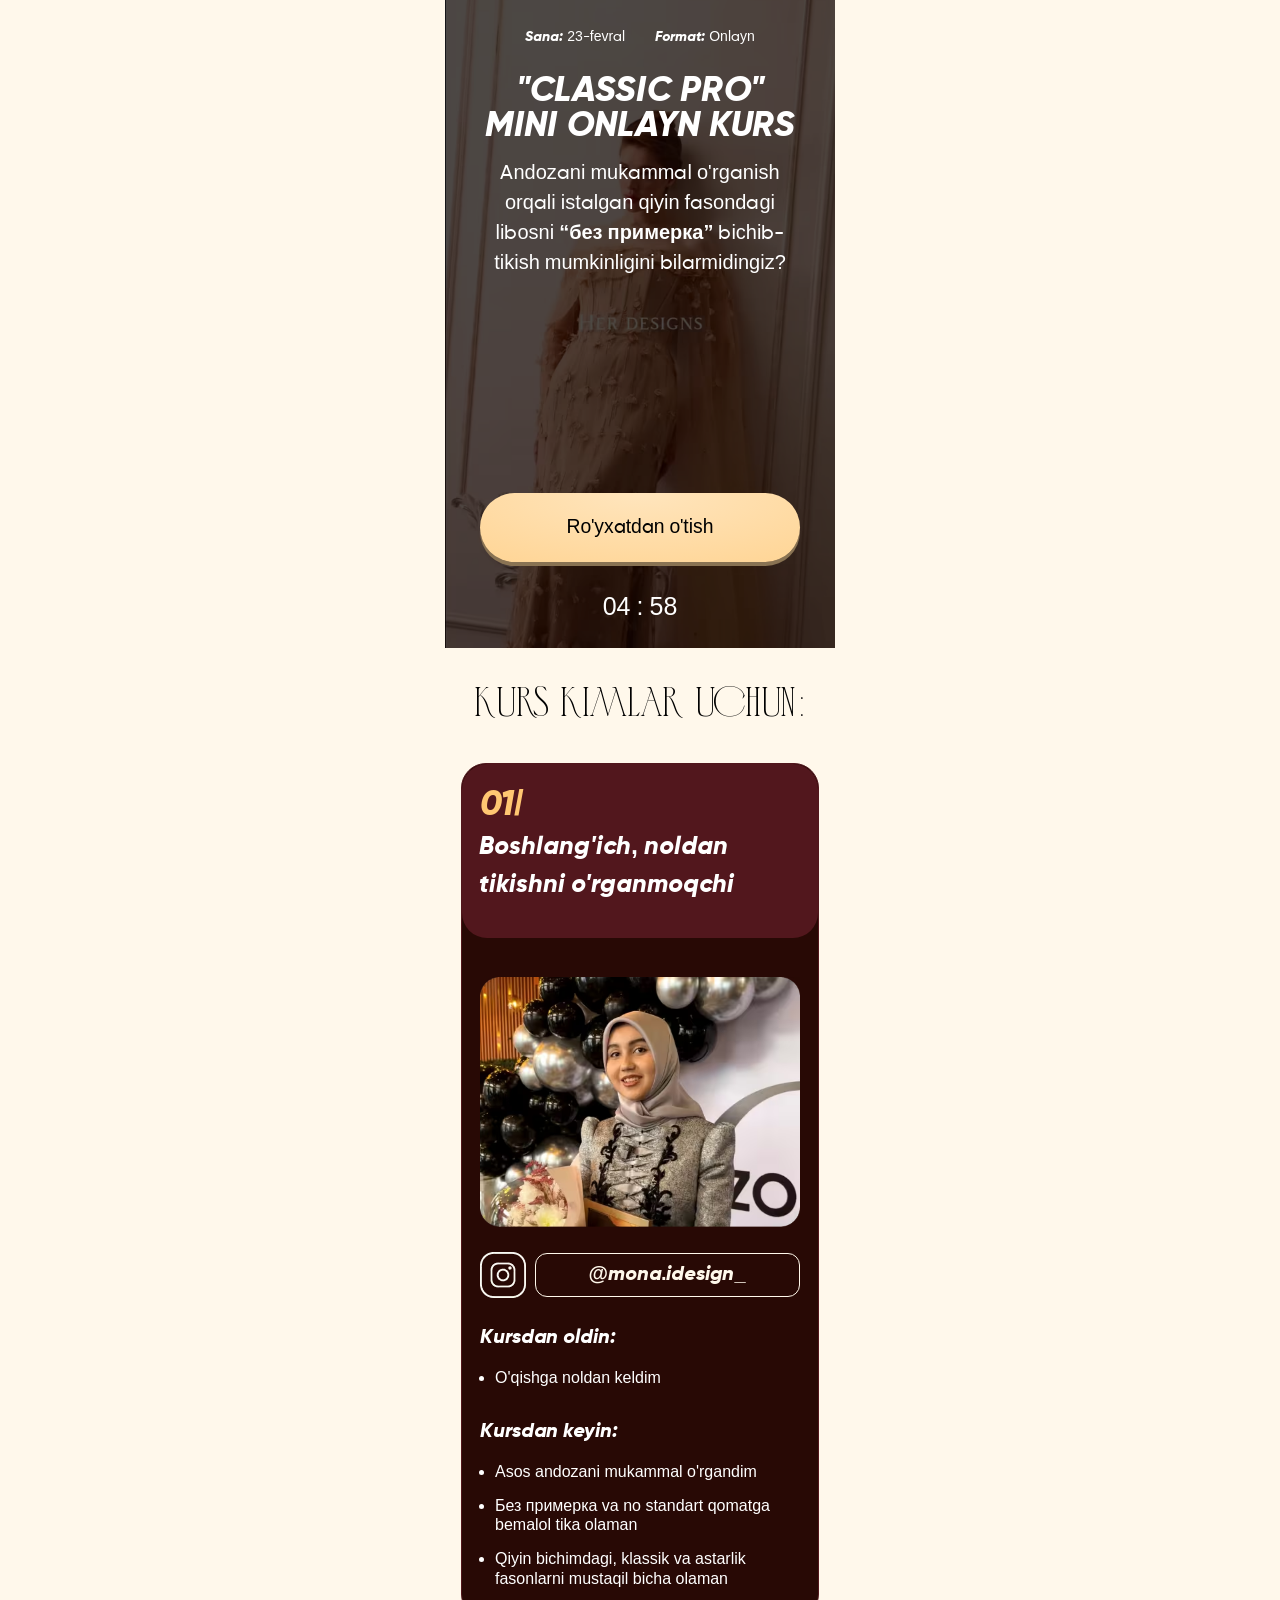
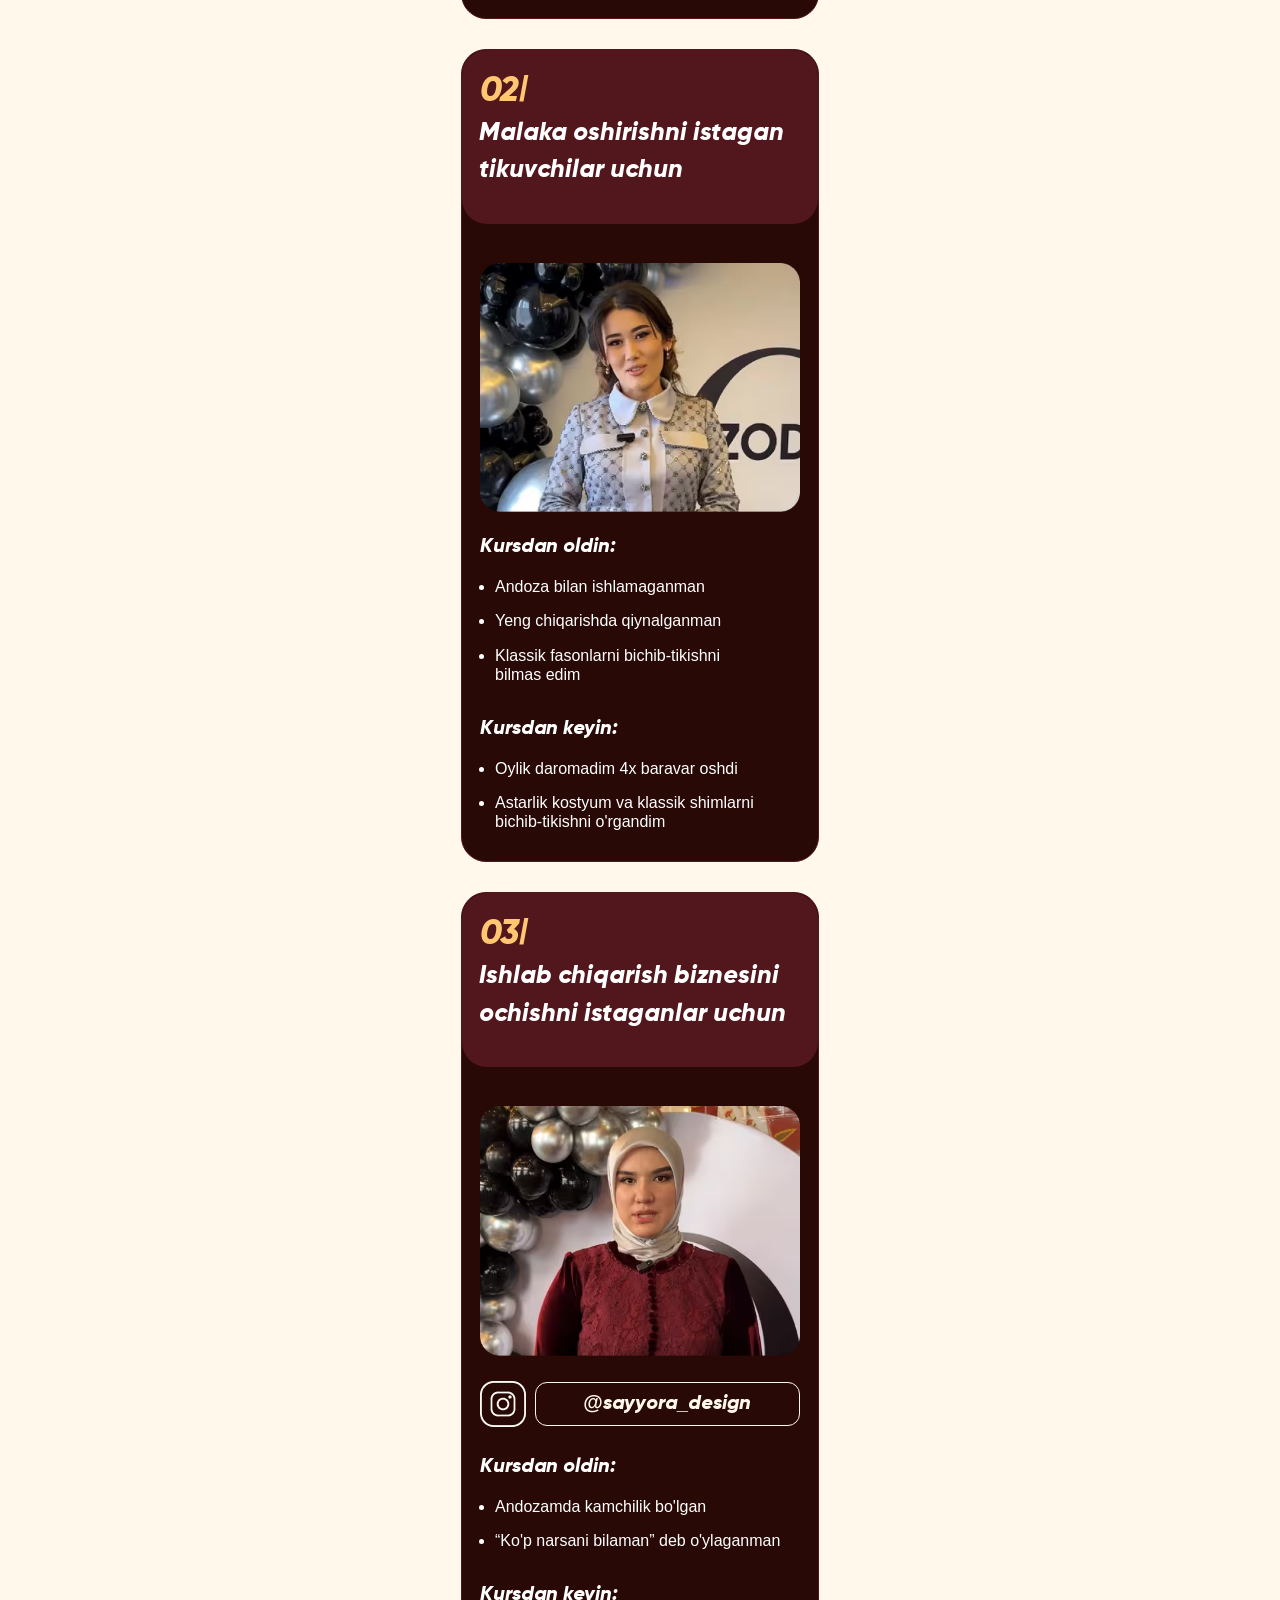
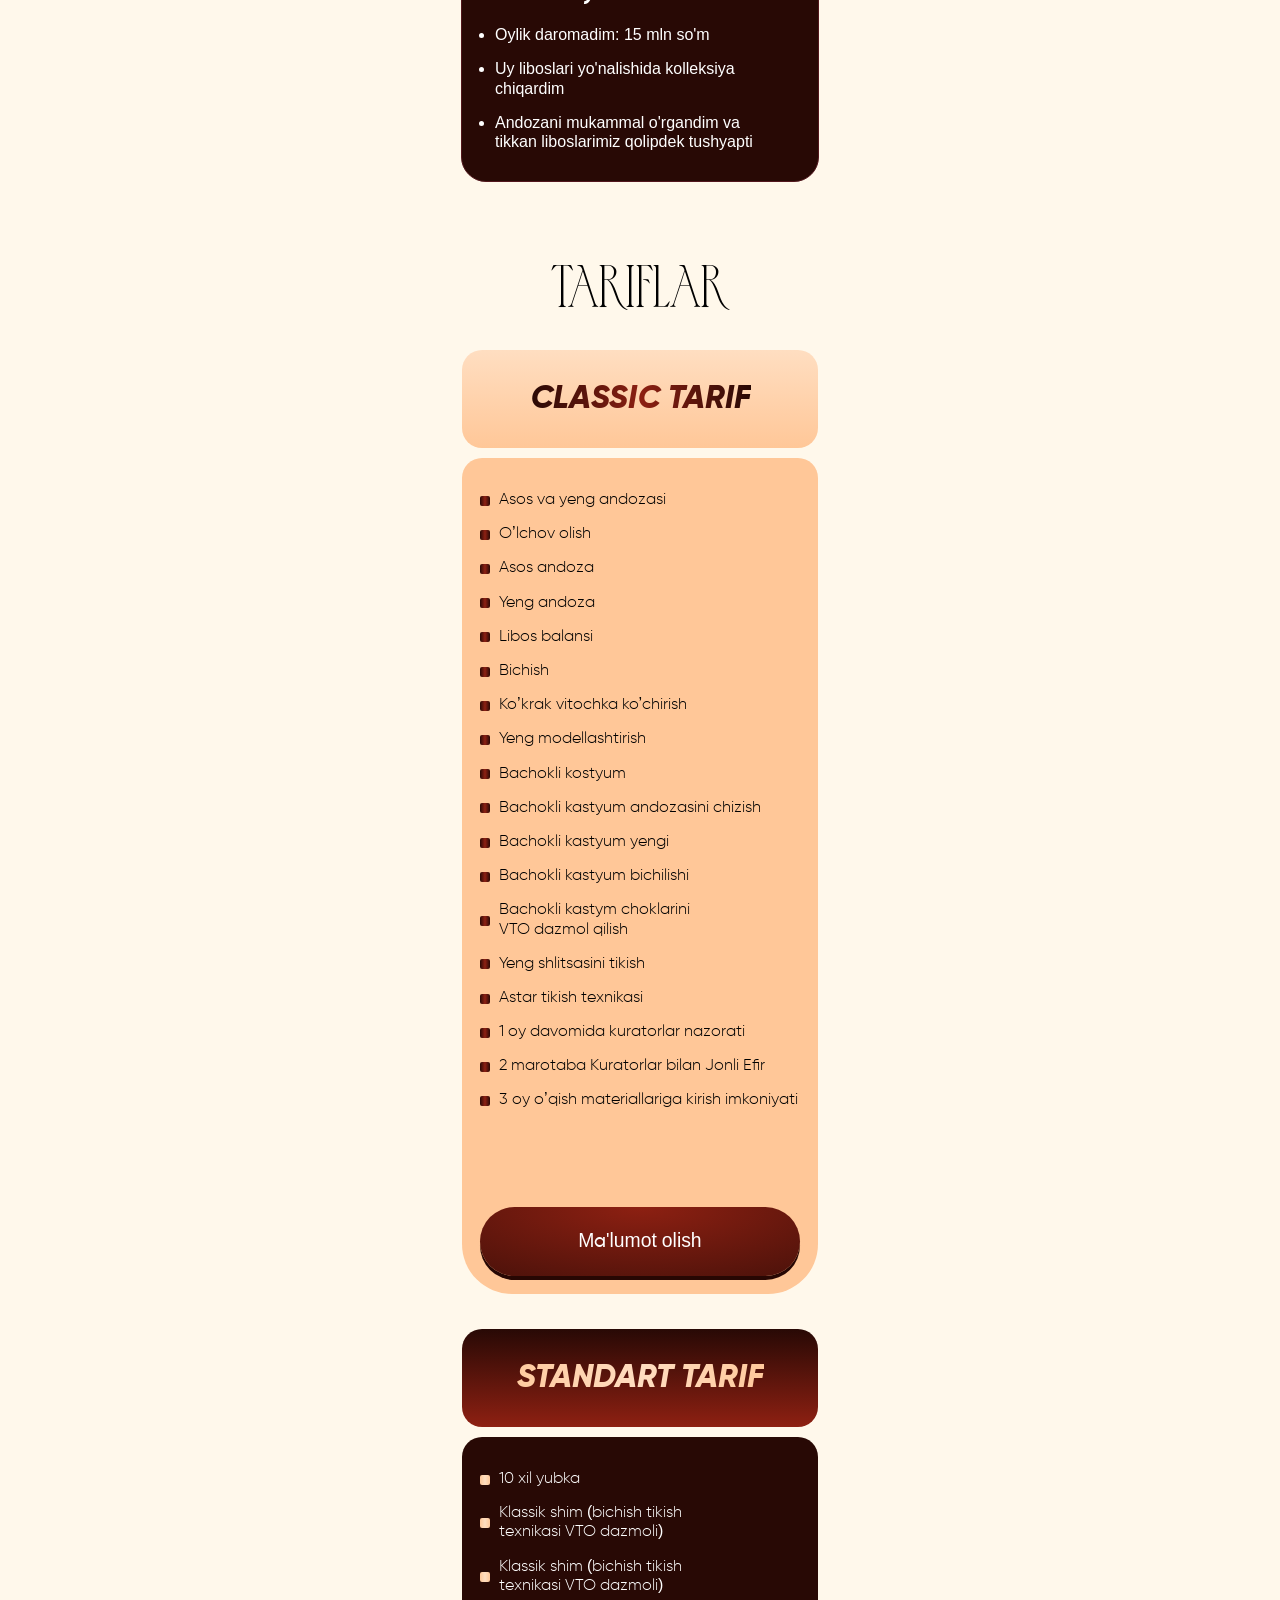
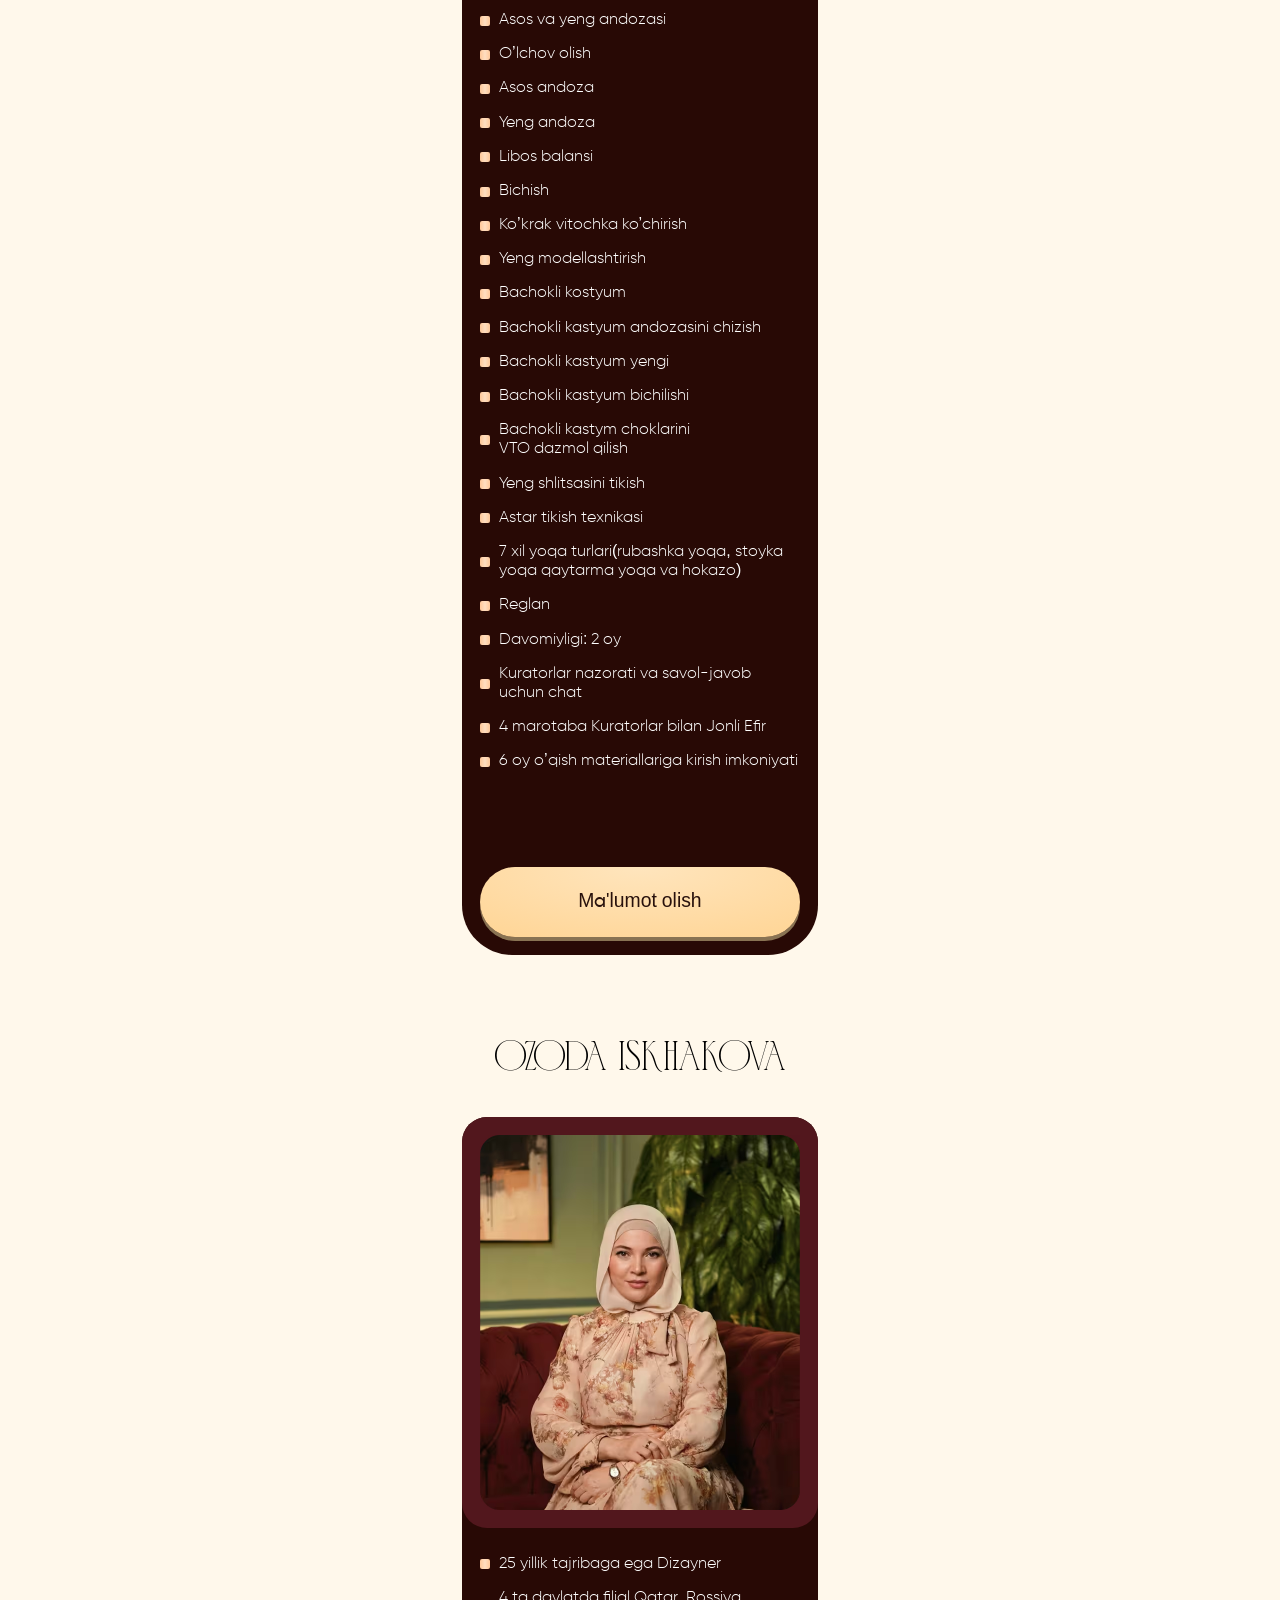
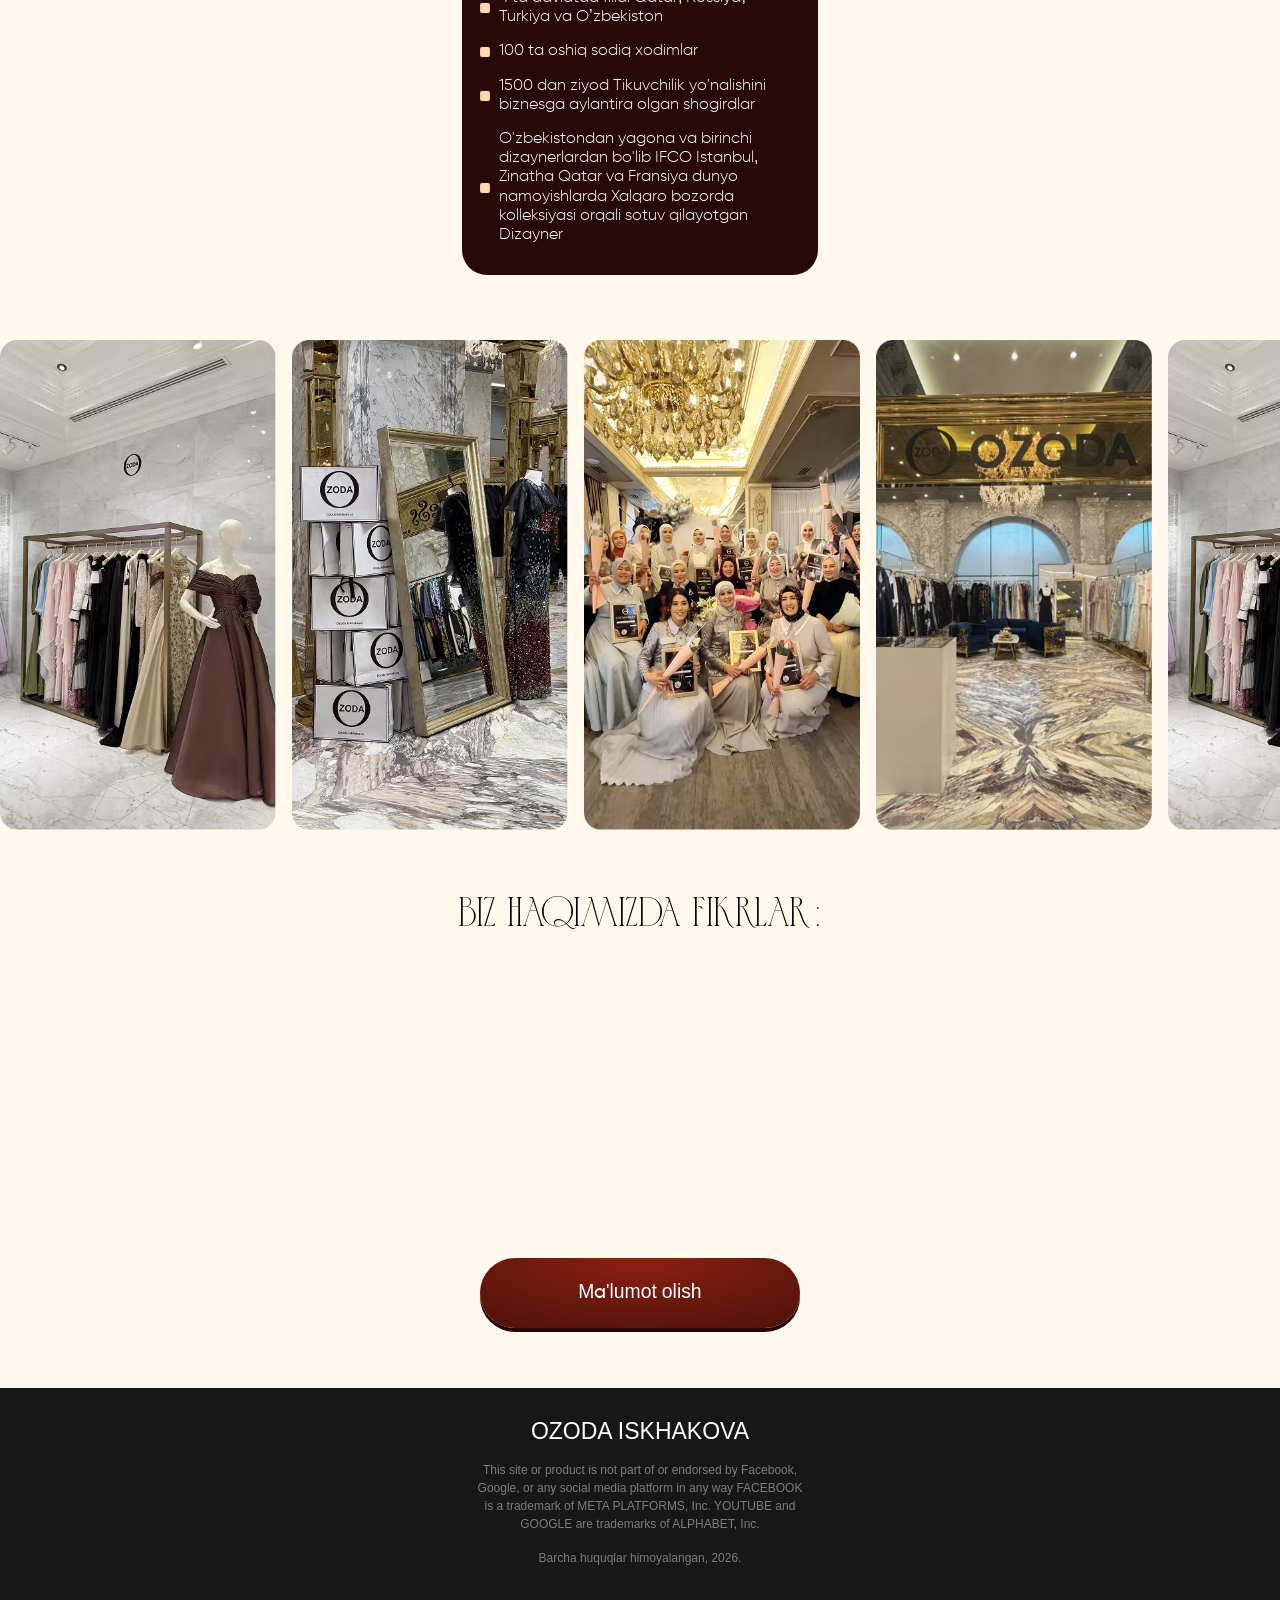
==== index.html @ d63b48ef "push" ====
<!DOCTYPE html> <html lang="uz"> <head> <meta charset="UTF-8"> <meta name="viewport" content="width=device-width, initial-scale=1.0"> <title>Ozoda Iskhakova</title> <style> * {margin: 0;padding: 0;box-sizing: border-box;}body {background-color: #FFF8EB;}.hero {padding-bottom: 22px;}.hero__container {background-image: url(./images/bg.avif);background-repeat: no-repeat;background-size: cover;background-position: center;background-color: black;color: white;}.container {max-width: 390px;margin: 0 auto;padding: 0 10px;display: flex;flex-direction: column;align-items: center;justify-content: center;}.hero__top {display: flex;align-items: center;justify-content: center;gap: 30px;margin-bottom: 30px;padding-top: 30px;}.hero__top__text {font-family: Gilroy, sans-serif;font-weight: 500;font-size: 14px;line-height: 100%;}.hero__title {font-family: Gilroy, sans-serif;font-weight: 800;font-size: clamp(33px, 10vw, 35px);line-height: 100%;text-align: center;margin-bottom: 15px;}.hero__text {font-family: Gilroy, sans-serif;font-weight: 500;font-size: clamp(16px, 5vw, 20px);line-height: 150%;text-align: center;margin-bottom: 214px;}.hero__btn {max-width: 320px;width: 100%;background: radial-gradient(128.21% 194.57% at 50.1% 0%, #FFE5BD 0%, #FFCC7F 100%);box-shadow: 0px 4px 0px 0px #897353;border-radius: 100px;border: none;cursor: pointer;padding: 25px 0;font-family: Gilroy, sans-serif;font-weight: 500;font-size: 19.38px;line-height: 100%;margin-bottom: 29px;text-align: center;}.timer {font-family: Gilroy, sans-serif;font-weight: 500;font-size: 25px;line-height: 140%;margin-bottom: 22px;}.users {padding-top: 15px;padding-bottom: 80px;}.users__wrapper {display: flex;flex-direction: column;gap: 30px;}.users__title {font-family: "Mirra Auriolic", sans-serif;font-weight: 400;font-size: clamp(35px, 11vw, 42px);line-height: 100%;text-align: center;margin-bottom: 36px;}.users__box {background-color: #280905;border-radius: 25px;border: 1px solid #52171D;color: white;}.users__top {display: flex;flex-direction: column;align-items: start;padding: 24px 0 34px 17px;background-color: #52171D;border-radius: 25px;margin-bottom: 39px;}.users__top__title {font-family: Gilroy, sans-serif;font-weight: 800;font-size: 35px;line-height: 100%;text-align: center;color: #FFC772;margin-bottom: 6px;}.users__top__text {font-family: Gilroy, sans-serif;font-weight: 800;font-size: clamp(22px, 7vw, 25px);line-height: 150%;}.users__images {max-width: 320px;width: 100%;height: auto;margin-bottom: 21px;}.users__info {padding: 0 18px 30px 18px;}.users__row {display: flex;align-items: center;gap: 8.5px;margin-bottom: 30px;}.users__item {border: 1px solid #FFF8EB;border-radius: 12px;padding: 11px 0;max-width: 265px;width: 100%;display: flex;align-items: center;justify-content: center;}.users__item p {font-family: Gilroy, sans-serif;font-weight: 800;font-size: 20px;line-height: 100%;color: #FFF8EB;}.users__nav {display: flex;flex-direction: column;gap: 15px;}.users__nav__title {font-family: Gilroy, sans-serif;font-weight: 800;font-size: 20px;line-height: 100%;margin-bottom: 5px;text-align: start;}.users__nav__list {font-family: Inter, sans-serif;font-weight: 400;font-size: clamp(14px, 4.4vw, 16px);line-height: 120%;margin-left: 15px;}.tariffs {padding-bottom: 84px;}.tariffs__title {font-family: "Mirra Auriolic", sans-serif;font-weight: 400;font-size: 60px;line-height: 100%;text-align: center;margin-bottom: 28px;}.tariffs__box {max-width: 356px;width: 100%;}.tariffs__name {background: linear-gradient(180deg, #FFDEC1 0%, #FFC798 100%);border-radius: 20px;display: flex;align-items: center;justify-content: center;padding: 33px 0;margin-bottom: 10px;}.tariffs__names {background: linear-gradient(180deg, #280905 0%, #8E2012 100%);border-radius: 20px;display: flex;align-items: center;justify-content: center;padding: 33px 0;margin-bottom: 10px;}.tariffs__name h3 {font-family: Gilroy, sans-serif;font-weight: 800;font-size: clamp(28px, 8vw, 32px);line-height: 100%;text-transform: uppercase;background: linear-gradient(90deg, #290905 0%, #8C2012 50.48%, #290905 100%);-webkit-background-clip: text;-webkit-text-fill-color: transparent;background-clip: text;color: transparent;}.tariffs__names h3 {font-family: Gilroy, sans-serif;font-weight: 800;font-size: clamp(28px, 8vw, 32px);line-height: 100%;text-transform: uppercase;background: linear-gradient(90deg, #FFCBA0 0%, #FFDDC0 50.48%, #FFC99C 100%);-webkit-background-clip: text;-webkit-text-fill-color: transparent;background-clip: text;color: transparent;}.tariffs__col {background-color: #FFC798;border-radius: 20px 20px 50px 50px;padding: 33px 0 18px 18px;}.tariffs__cols {background-color: #280905;border-radius: 20px 20px 50px 50px;padding: 33px 0 18px 18px;}.tariffs__info {display: flex;flex-direction: column;gap: 15px;margin-bottom: 96px;}.tariffs__infos {display: flex;flex-direction: column;gap: 15px;margin-left: 18px;margin-bottom: 30px;}.tariffs__item {display: flex;align-items: center;gap: 9px;}.tariffs__dot {background: linear-gradient(90deg, #290905 0%, #8E2113 50%, #290905 100%);width: 10px;height: 10px;border-radius: 2px;}.tariffs__dots {background: linear-gradient(90deg, #FFC798 0%, #FFDEC1 50%, #FFC798 100%);width: 10px;height: 10px;border-radius: 2px;}.tariffs__text {font-family: Gilroy, sans-serif;font-weight: 300;font-size: clamp(13.5px, 4.1vw, 16px);line-height: 120%;}.tariffs__texts {font-family: Gilroy, sans-serif;font-weight: 300;font-size: clamp(13.5px, 4.1vw, 16px);line-height: 120%;color: white;}.tariffs__btn {background: radial-gradient(128.21% 194.57% at 50.1% 0%, #8D2012 0%, #290A06 100%);max-width: clamp(270px, 84vw, 320px);width: 100%;border-radius: 100px;box-shadow: 0px 4px 0px 0px #270703;padding: 25px 0;cursor: pointer;border: none;font-family: Gilroy, sans-serif;font-weight: 500;font-size: 19.38px;line-height: 100%;text-align: center;color: white;}wistia-player[media-id='2qsgca5h1i']:not(:defined) {background: center / contain no-repeat url('https://fast.wistia.com/embed/medias/2qsgca5h1i/swatch');display: block;filter: blur(5px);padding-top: 177.78%;}@media (max-width:340px) {.tariffs__col {padding: 25px 0 15px 15px;}} </style> <link rel="stylesheet" href="./css/main.css" media="print" onload="this.media='all'" /> <noscript> <link rel="stylesheet" href="./css/main.css" /> </noscript> </head> <body> <section class="hero"> <div class="hero__container container"> <div class="hero__top"> <p class="hero__top__text"><b>Sana:</b> 23-fevral</p> <p class="hero__top__text"><b>Format:</b> Onlayn</p> </div> <h1 class="hero__title">"CLASSIC PRO" <br> MINI ONLAYN KURS</h1> <p class="hero__text">Andozani mukammal o'rganish <br> orqali istalgan qiyin fasondagi <br> libosni <b>“без примерка”</b> bichib- <br>tikish mumkinligini bilarmidingiz? </p> <button class="hero__btn registerBtn">Ro'yxatdan o'tish</button> <div class="timer" id="timer">05: 00</div> </div> </section> <div class="lazyHTML" id="lazyHTML"></div> <div id="lazySentinel" style="height:1px"></div> <!-- Modal --> <div id="registrationModal" class="homeModal" style="display: none"> <div class="homeModalOverlay"></div> <div class="homeFormContainer"> <button class="closeButton" id="closeModalBtn" aria-label="Modalni yopish" title="Yopish"> <svg xmlns="http://www.w3.org/2000/svg" width="16" height="16" viewBox="0 0 12 12" fill="none"> <path d="M1 11L11 1M1 1.00001L11 11" stroke="currentColor" stroke-width="1.5" stroke-linecap="round" /> </svg> </button> <div class="homeFormTop"> <h1 class="homeFormTopTitle"> Bepul qatnashish uchun ma'lumotlaringizni kiriting! </h1> </div> <form id="registrationForm" name="contact-form"> <!-- ISM --> <div class="HomeFormRow"> <label class="HomeFormRowLabel" for="name">Ismingiz:</label> <input class="HomeFormRowInput" type="text" id="name" name="name" placeholder="Ismingizni kiriting" autocomplete="name" /> <p class="homeFormErrorText" id="nameError" style="display: none"> ❌ Ismingizni kiriting! </p> </div> <!-- TELEFON --> <div class="HomeFormRow"> <label class="HomeFormRowLabel" for="phone">Telefon raqamingiz:</label> <div class="phone-input-container"> <!-- LEFT: country --> <button type="button" class="selected-country" id="selectedCountry"> <span class="selected-flag" id="selectedCountryFlag">🇺🇿</span> <svg id="dropdownIcon" xmlns="http://www.w3.org/2000/svg" width="16" height="16" viewBox="0 0 24 24" fill="none" stroke="currentColor" stroke-width="2" stroke-linecap="round" stroke-linejoin="round"> <polyline points="6 9 12 15 18 9"></polyline> </svg> <span class="selected-code" id="selectedCountryCodeText">+998</span> </button> <!-- dropdown --> <div class="country-dropdown" id="countryDropdown" style="display:none"></div> <!-- RIGHT: phone input (number span inside) --> <div class="phone-field"> <input class="HomeFormRowInput phone-input" type="tel" id="phone" name="phone" inputmode="numeric" placeholder="88 888 88 88" autocomplete="tel" style="border: none; background-color: transparent;padding-left: 5px;" /> </div> </div> <p class="homeFormErrorText" id="phoneError" style="display:none"> ❌ Telefon raqam mos emas! </p> </div> <button type="submit" class="HomeFormBtn" id="submitBtn"> DAVOM ETISH </button> </form> </div> </div> <script src="https://fast.wistia.com/player.js" async></script> <script src="https://fast.wistia.com/embed/2qsgca5h1i.js" async type="module"></script> <script defer src="./js/phoneFormatter.js"></script> <script defer src="./js/app.js"></script> </body> </html>
---- css/main.css ----
@font-face {font-family: Gilroy;src: url(../font/Gilroy-ExtraBoldItalic.subset-AZa-z-0-9-punct4\ \(1\).woff2);font-weight: 800;font-display: swap;}@font-face {font-family: Gilroy;src: url(../font/Gilroy-Medium.subset-abAB-punct.woff2);font-weight: 500;font-display: swap;}@font-face {font-family: Gilroy;src: url(../font/Gilroy-Light.subset-AZa-z-0-9-punct.woff2);font-weight: 300;font-display: swap;}@font-face {font-family: Mirra Auriolic;src: url(../font/mirra.woff2);font-weight: 400;font-display: swap;}.speakerInfo {padding-bottom: 65px;}.speakerInfo__box {max-width: 356px;width: 100%;background-color: #280905;border-radius: 25px;}.speakerInfo__imgBox {background-color: #52171D;border-radius: 25px;margin-bottom: 27px;}.speakerInfo__imgBox img {max-width: 356px;width: 100%;height: auto;margin: 0 auto;display: flex;flex-direction: column;padding: 18px;}.auto-swiper {width: 100%;overflow: hidden;padding-bottom: 65px;}.auto-swiper__track {display: flex;gap: 16px;width: max-content;will-change: transform;animation: autoSwipe 18s linear infinite;}.auto-swiper__track img {width: clamp(180px, 22vw, 276px);height: auto;flex: 0 0 auto;display: block;}@keyframes autoSwipe {from {transform: translateX(0);}to {transform: translateX(-50%);}}.auto-swiper:hover .auto-swiper__track {animation-play-state: paused;}@media (prefers-reduced-motion: reduce) {.auto-swiper__track {animation: none;}}.footer {padding-bottom: 40px;padding-top: 32px;background-color: #171717;}.footer__container {display: flex;flex-direction: column;align-items: center;justify-content: center;}.footer__title {font-family: Inter, sans-serif;font-weight: 400;font-size: 23.01px;line-height: 100%;margin-bottom: 18px;color: white;}.footer__text {font-family: Inter, sans-serif;font-weight: 300;font-size: clamp(10px, 3.4vw, 12px);line-height: 150%;text-align: center;color: #7D7D7D;}.thought {padding-bottom: 60px;}.thought__box {display: flex;flex-direction: column;gap: 50px;}.thought__img {max-width: 320px;width: 100%;height: auto;}.homeModal, .homeModalOverlay {position: fixed;top: 0;height: 100vh;width: 100%;left: 0;}.homeModal {z-index: 30;justify-content: center;align-items: center;display: flex;}.homeModalOverlay {background-color: rgba(0, 0, 0, 0.3);backdrop-filter: blur(5px);}.homeFormContainer {position: relative;z-index: 30;background-color: #fff;color: #000;border-radius: 8px;padding: 20px 40px 40px;width: 100%;max-width: 520px;box-shadow: 0 4px 12px rgba(0, 0, 0, 0.1);margin: 0 20px;position: fixed;top: 50%;left: 50%;transform: translate(-50%, -50%);}.homeFormTop {display: flex;justify-content: space-between;}.homeFormTopTitle {font-family: Inter, sans-serif;font-size: clamp(21px, 6.6vw, 24px);margin: 0 0 20px;color: #000;font-weight: 600;text-align: center;margin-left: auto;margin-right: auto;}.closeButton {background: 0 0;border: none;cursor: pointer;padding: 4px;justify-content: center;align-items: center;display: flex;position: absolute;top: 20px;right: 20px;color: #000;}.homeFormErrorText {color: #e53e3e;margin-bottom: 12px;font-size: 14px;font-family: system-ui, -apple-system, BlinkMacSystemFont, "Segoe UI", sans-serif;padding-top: 5px;padding-bottom: 5px;}.HomeFormRowInput, .HomeFormRowLabel {font-family: system-ui, -apple-system, BlinkMacSystemFont, "Segoe UI", sans-serif;font-size: 18px;}.HomeFormRow {margin-bottom: 20px;}.HomeFormRowLabel {display: block;margin-bottom: 6px;color: #000;}.HomeFormRowInput {width: 100%;padding: 10px 16px;border: 1px solid #c9c9c9;min-height: 48px;background-color: #f3f7f8;border-radius: 6px;font-weight: 400;outline: 0;height: 50px;transition: border-color 0.2s;}.HomeFormRowInput:focus {border-color: #FFCC7F;}.HomeFormRowInput::placeholder {color: #aaa;}.HomeFormBtn {font-family: sans-serif;height: 60px;width: 100%;cursor: pointer;border-radius: 10px;transition: 0.3s;background: radial-gradient(128.21% 194.57% at 50.1% 0%, #FFE5BD 0%, #FFCC7F 100%);font-weight: 700;font-size: 28px;color: #885518;text-transform: uppercase;border: none;position: relative;display: flex;align-items: center;justify-content: center;}.phone-input-container {display: flex;align-items: center;position: relative;border: 1px solid #c9c9c9;background-color: transparent;border-radius: 6px;}.phone-input-container:focus {border-color: #e71f1f;}.selected-code {display: flex;margin-left: 10px;}.country-selector {position: relative;margin-right: 10px;}.selected-country {display: flex;align-items: center;padding: 10px;padding-right: 0;border-radius: 6px;cursor: pointer;min-height: 50px;font-family: sans-serif !important;font-size: 18px;font-weight: 400 !important;min-width: max-content;border: none;background-color: transparent;}.country-dropdown {position: absolute;top: 110%;left: 0;width: 100%;background-color: #fff;border: 1px solid #c9c9c9;border-radius: 6px;box-shadow: 0 4px 12px rgba(0, 0, 0, 0.1);z-index: 40;max-height: 200px;overflow-y: auto;font-family: sans-serif !important;font-weight: 400 !important;}.country-option {display: flex;justify-content: space-between;align-items: center;padding: 10px;cursor: pointer;font-family: sans-serif;font-weight: 400 !important;}.country-option:hover {background-color: #f3f7f8;}.country-option.selected {background-color: #e6f0fa;}@media screen and (max-width: 768px) {.homeFormContainer {max-width: 100%;padding: 80px 20px 20px;margin: 0;border-radius: 6px;height: 100vh;}.homeFormTopTitle {text-align: center;max-width: 408px;margin-left: auto;margin-right: auto;font-weight: 700;margin-bottom: 15px;}.homeFormTop {flex-direction: column;align-items: flex-start;}.closeButton {width: 100%;height: 50px;background-color: #000;color: #fff;padding-right: 20px;top: 0;left: 0;justify-content: end;}.homeFormErrorText {font-size: 12px;margin-bottom: 8px;}.HomeFormRowLabel {margin-bottom: 6px;}.HomeFormRowInput {padding: 0 12px;min-height: 40px;background-color: transparent;}.HomeFormRowInput::placeholder {color: #a3a3a3;}.HomeFormBtn {font-size: 18px;font-weight: 700;margin-top: 24px;}}@media screen and (max-width: 480px) {.homeFormContainer {max-width: 100%;padding: 80px 20px 20px;margin: 0;border-radius: 6px;height: 100vh;}.homeFormTopTitle {text-align: center;margin: 0 auto 15px;}.homeFormErrorText {font-size: 12px;margin-bottom: 8px;}.HomeFormRowLabel {margin-bottom: 6px;}.HomeFormRowInput {padding: 0 12px;min-height: 40px;background-color: transparent;border-radius: 10px;}.HomeFormRowInput::placeholder {color: #a3a3a3;}.HomeFormBtn {font-size: 16px;padding: 10px 0;margin-top: 24px;height: 50px;}}
---- css/main.css ----
@font-face {font-family: Gilroy;src: url(../font/Gilroy-ExtraBoldItalic.subset-AZa-z-0-9-punct4\ \(1\).woff2);font-weight: 800;font-display: swap;}@font-face {font-family: Gilroy;src: url(../font/Gilroy-Medium.subset-abAB-punct.woff2);font-weight: 500;font-display: swap;}@font-face {font-family: Gilroy;src: url(../font/Gilroy-Light.subset-AZa-z-0-9-punct.woff2);font-weight: 300;font-display: swap;}@font-face {font-family: Mirra Auriolic;src: url(../font/mirra.woff2);font-weight: 400;font-display: swap;}.speakerInfo {padding-bottom: 65px;}.speakerInfo__box {max-width: 356px;width: 100%;background-color: #280905;border-radius: 25px;}.speakerInfo__imgBox {background-color: #52171D;border-radius: 25px;margin-bottom: 27px;}.speakerInfo__imgBox img {max-width: 356px;width: 100%;height: auto;margin: 0 auto;display: flex;flex-direction: column;padding: 18px;}.auto-swiper {width: 100%;overflow: hidden;padding-bottom: 65px;}.auto-swiper__track {display: flex;gap: 16px;width: max-content;will-change: transform;animation: autoSwipe 18s linear infinite;}.auto-swiper__track img {width: clamp(180px, 22vw, 276px);height: auto;flex: 0 0 auto;display: block;}@keyframes autoSwipe {from {transform: translateX(0);}to {transform: translateX(-50%);}}.auto-swiper:hover .auto-swiper__track {animation-play-state: paused;}@media (prefers-reduced-motion: reduce) {.auto-swiper__track {animation: none;}}.footer {padding-bottom: 40px;padding-top: 32px;background-color: #171717;}.footer__container {display: flex;flex-direction: column;align-items: center;justify-content: center;}.footer__title {font-family: Inter, sans-serif;font-weight: 400;font-size: 23.01px;line-height: 100%;margin-bottom: 18px;color: white;}.footer__text {font-family: Inter, sans-serif;font-weight: 300;font-size: clamp(10px, 3.4vw, 12px);line-height: 150%;text-align: center;color: #7D7D7D;}.thought {padding-bottom: 60px;}.thought__box {display: flex;flex-direction: column;gap: 50px;}.thought__img {max-width: 320px;width: 100%;height: auto;}.homeModal, .homeModalOverlay {position: fixed;top: 0;height: 100vh;width: 100%;left: 0;}.homeModal {z-index: 30;justify-content: center;align-items: center;display: flex;}.homeModalOverlay {background-color: rgba(0, 0, 0, 0.3);backdrop-filter: blur(5px);}.homeFormContainer {position: relative;z-index: 30;background-color: #fff;color: #000;border-radius: 8px;padding: 20px 40px 40px;width: 100%;max-width: 520px;box-shadow: 0 4px 12px rgba(0, 0, 0, 0.1);margin: 0 20px;position: fixed;top: 50%;left: 50%;transform: translate(-50%, -50%);}.homeFormTop {display: flex;justify-content: space-between;}.homeFormTopTitle {font-family: Inter, sans-serif;font-size: clamp(21px, 6.6vw, 24px);margin: 0 0 20px;color: #000;font-weight: 600;text-align: center;margin-left: auto;margin-right: auto;}.closeButton {background: 0 0;border: none;cursor: pointer;padding: 4px;justify-content: center;align-items: center;display: flex;position: absolute;top: 20px;right: 20px;color: #000;}.homeFormErrorText {color: #e53e3e;margin-bottom: 12px;font-size: 14px;font-family: system-ui, -apple-system, BlinkMacSystemFont, "Segoe UI", sans-serif;padding-top: 5px;padding-bottom: 5px;}.HomeFormRowInput, .HomeFormRowLabel {font-family: system-ui, -apple-system, BlinkMacSystemFont, "Segoe UI", sans-serif;font-size: 18px;}.HomeFormRow {margin-bottom: 20px;}.HomeFormRowLabel {display: block;margin-bottom: 6px;color: #000;}.HomeFormRowInput {width: 100%;padding: 10px 16px;border: 1px solid #c9c9c9;min-height: 48px;background-color: #f3f7f8;border-radius: 6px;font-weight: 400;outline: 0;height: 50px;transition: border-color 0.2s;}.HomeFormRowInput:focus {border-color: #FFCC7F;}.HomeFormRowInput::placeholder {color: #aaa;}.HomeFormBtn {font-family: sans-serif;height: 60px;width: 100%;cursor: pointer;border-radius: 10px;transition: 0.3s;background: radial-gradient(128.21% 194.57% at 50.1% 0%, #FFE5BD 0%, #FFCC7F 100%);font-weight: 700;font-size: 28px;color: #885518;text-transform: uppercase;border: none;position: relative;display: flex;align-items: center;justify-content: center;}.phone-input-container {display: flex;align-items: center;position: relative;border: 1px solid #c9c9c9;background-color: transparent;border-radius: 6px;}.phone-input-container:focus {border-color: #e71f1f;}.selected-code {display: flex;margin-left: 10px;}.country-selector {position: relative;margin-right: 10px;}.selected-country {display: flex;align-items: center;padding: 10px;padding-right: 0;border-radius: 6px;cursor: pointer;min-height: 50px;font-family: sans-serif !important;font-size: 18px;font-weight: 400 !important;min-width: max-content;border: none;background-color: transparent;}.country-dropdown {position: absolute;top: 110%;left: 0;width: 100%;background-color: #fff;border: 1px solid #c9c9c9;border-radius: 6px;box-shadow: 0 4px 12px rgba(0, 0, 0, 0.1);z-index: 40;max-height: 200px;overflow-y: auto;font-family: sans-serif !important;font-weight: 400 !important;}.country-option {display: flex;justify-content: space-between;align-items: center;padding: 10px;cursor: pointer;font-family: sans-serif;font-weight: 400 !important;}.country-option:hover {background-color: #f3f7f8;}.country-option.selected {background-color: #e6f0fa;}@media screen and (max-width: 768px) {.homeFormContainer {max-width: 100%;padding: 80px 20px 20px;margin: 0;border-radius: 6px;height: 100vh;}.homeFormTopTitle {text-align: center;max-width: 408px;margin-left: auto;margin-right: auto;font-weight: 700;margin-bottom: 15px;}.homeFormTop {flex-direction: column;align-items: flex-start;}.closeButton {width: 100%;height: 50px;background-color: #000;color: #fff;padding-right: 20px;top: 0;left: 0;justify-content: end;}.homeFormErrorText {font-size: 12px;margin-bottom: 8px;}.HomeFormRowLabel {margin-bottom: 6px;}.HomeFormRowInput {padding: 0 12px;min-height: 40px;background-color: transparent;}.HomeFormRowInput::placeholder {color: #a3a3a3;}.HomeFormBtn {font-size: 18px;font-weight: 700;margin-top: 24px;}}@media screen and (max-width: 480px) {.homeFormContainer {max-width: 100%;padding: 80px 20px 20px;margin: 0;border-radius: 6px;height: 100vh;}.homeFormTopTitle {text-align: center;margin: 0 auto 15px;}.homeFormErrorText {font-size: 12px;margin-bottom: 8px;}.HomeFormRowLabel {margin-bottom: 6px;}.HomeFormRowInput {padding: 0 12px;min-height: 40px;background-color: transparent;border-radius: 10px;}.HomeFormRowInput::placeholder {color: #a3a3a3;}.HomeFormBtn {font-size: 16px;padding: 10px 0;margin-top: 24px;height: 50px;}}
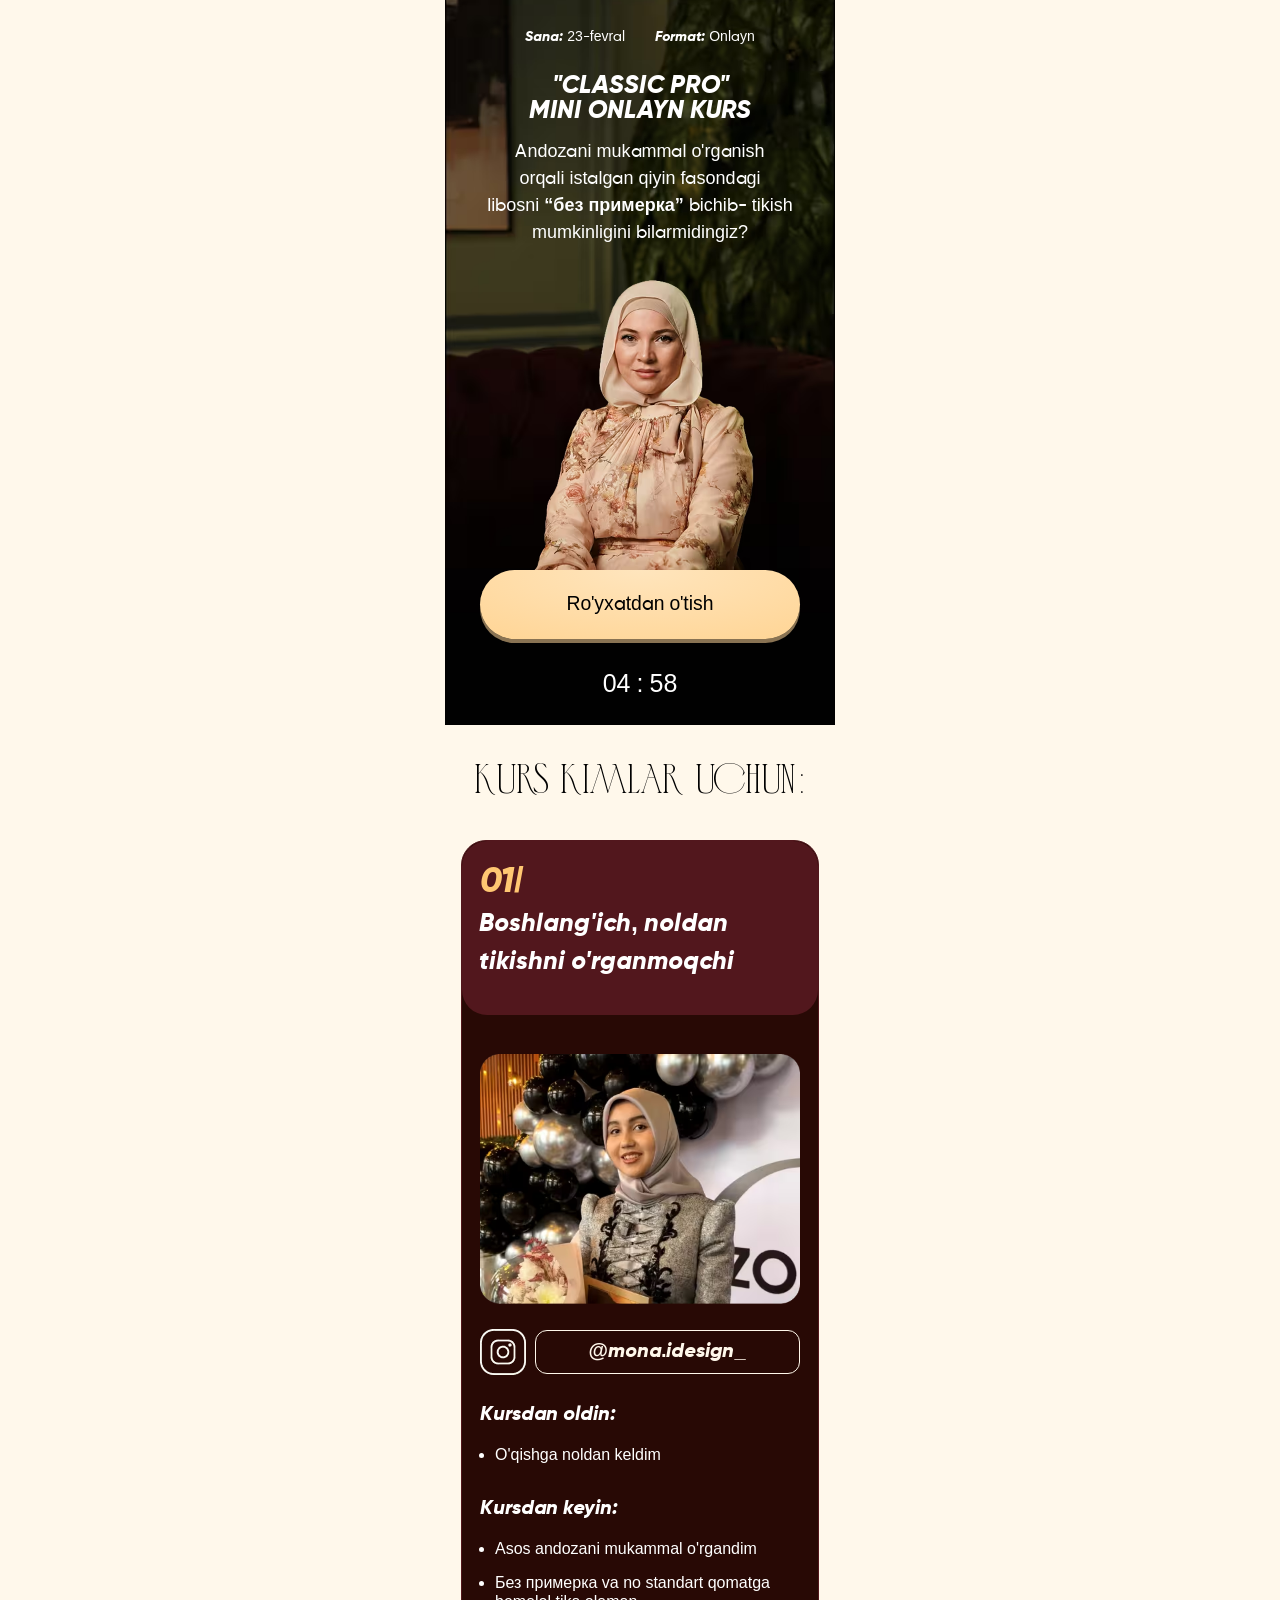
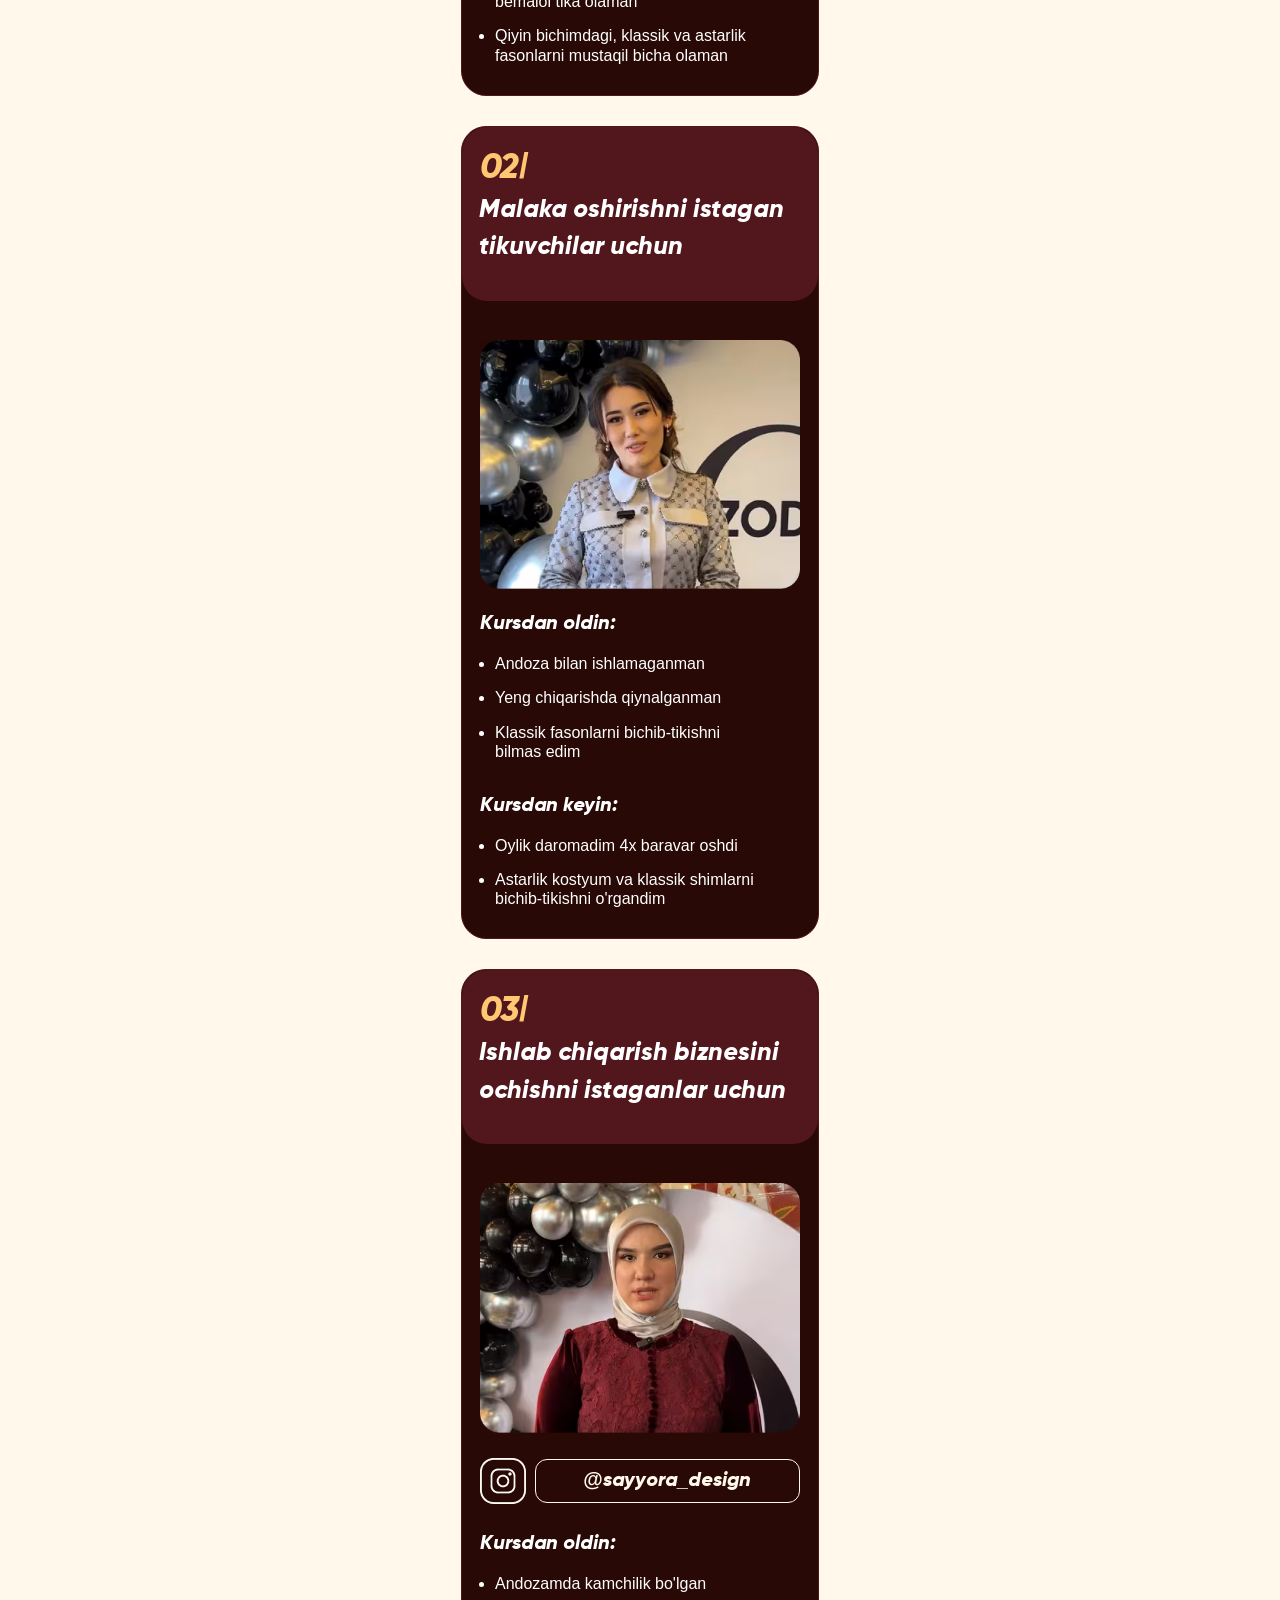
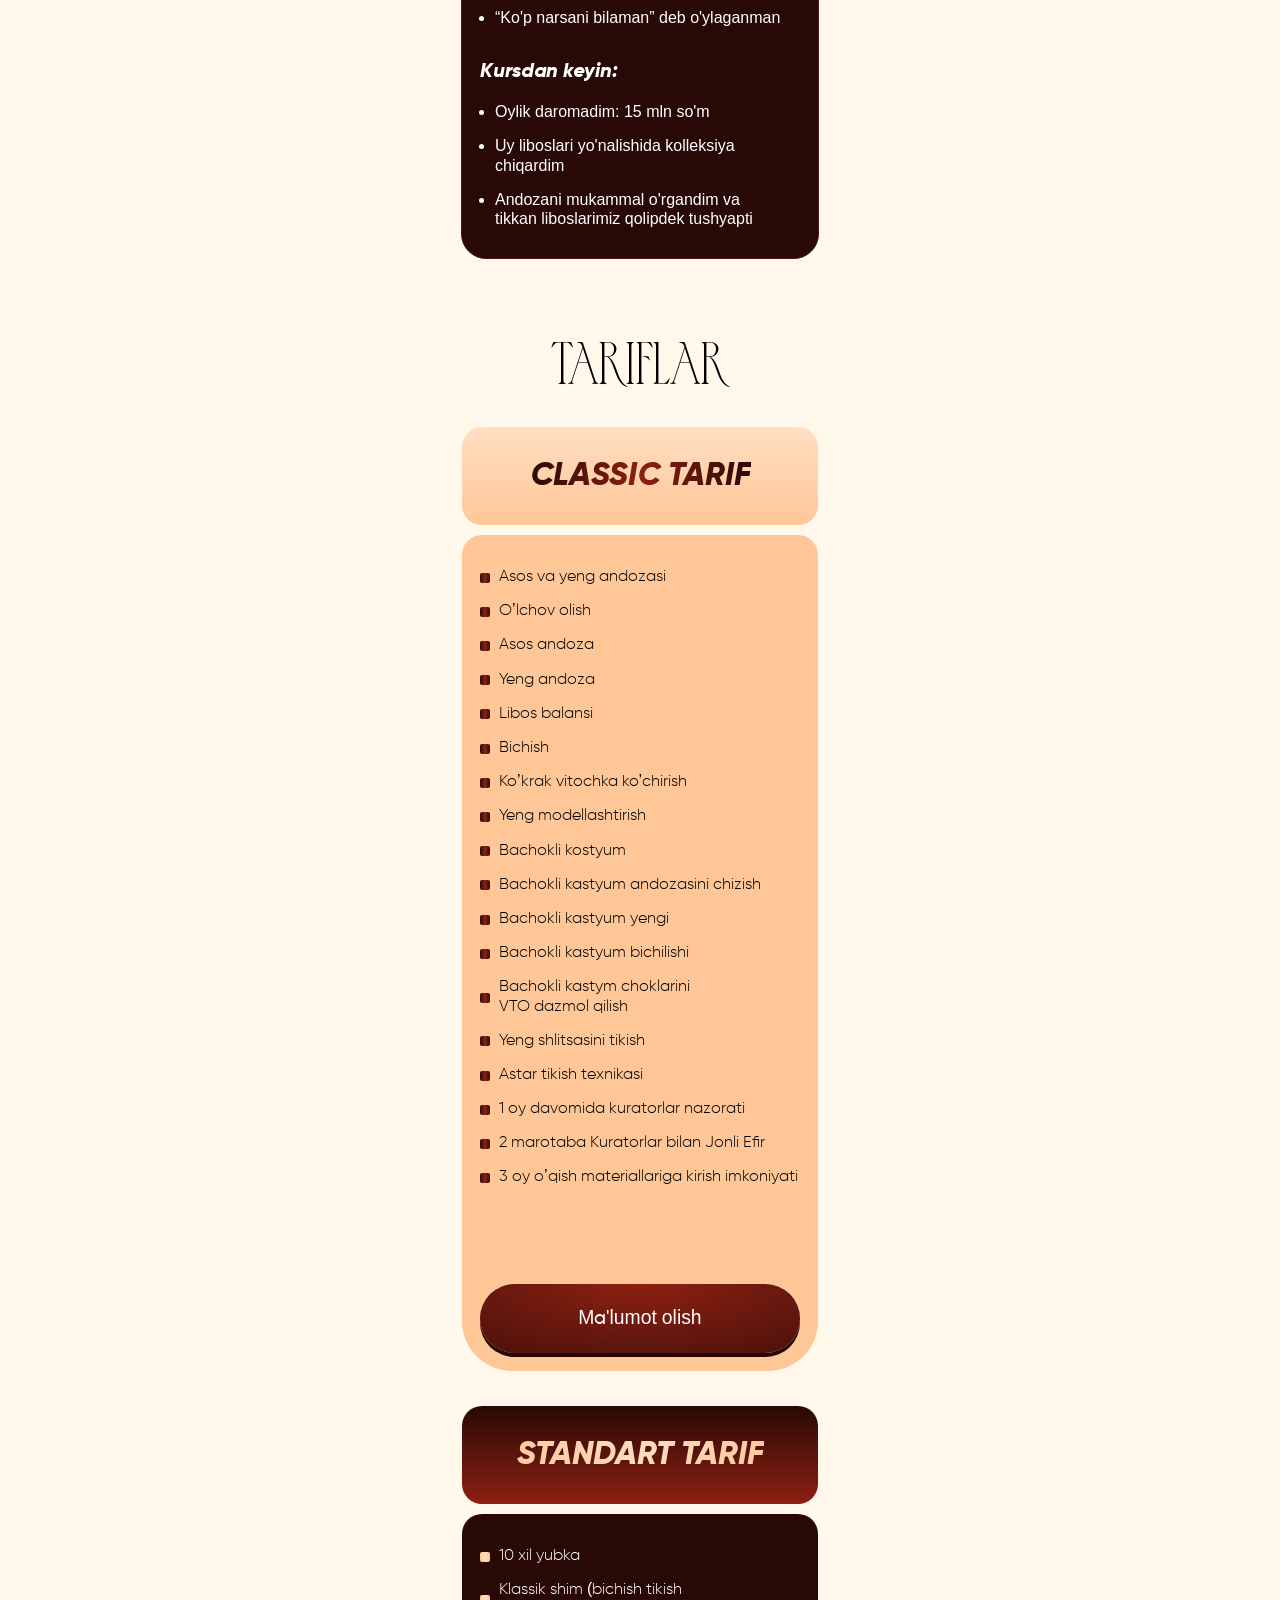
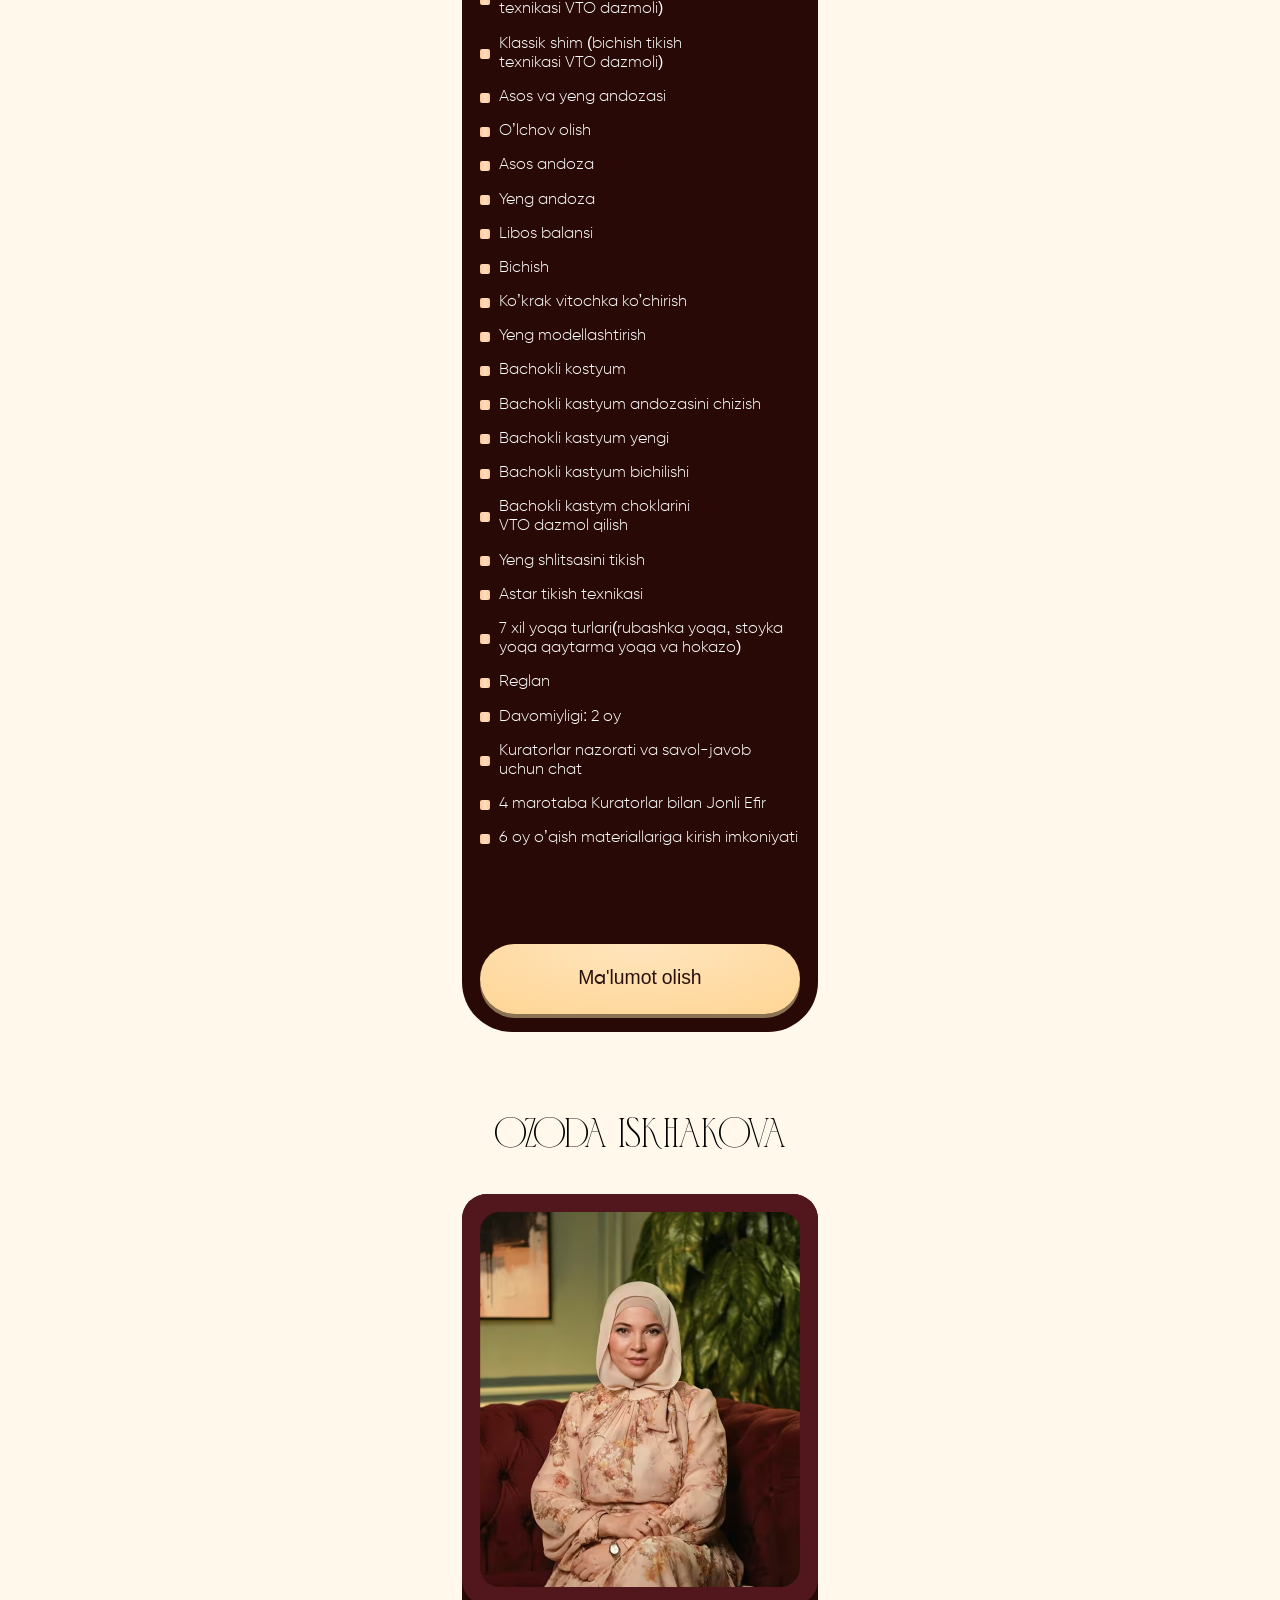
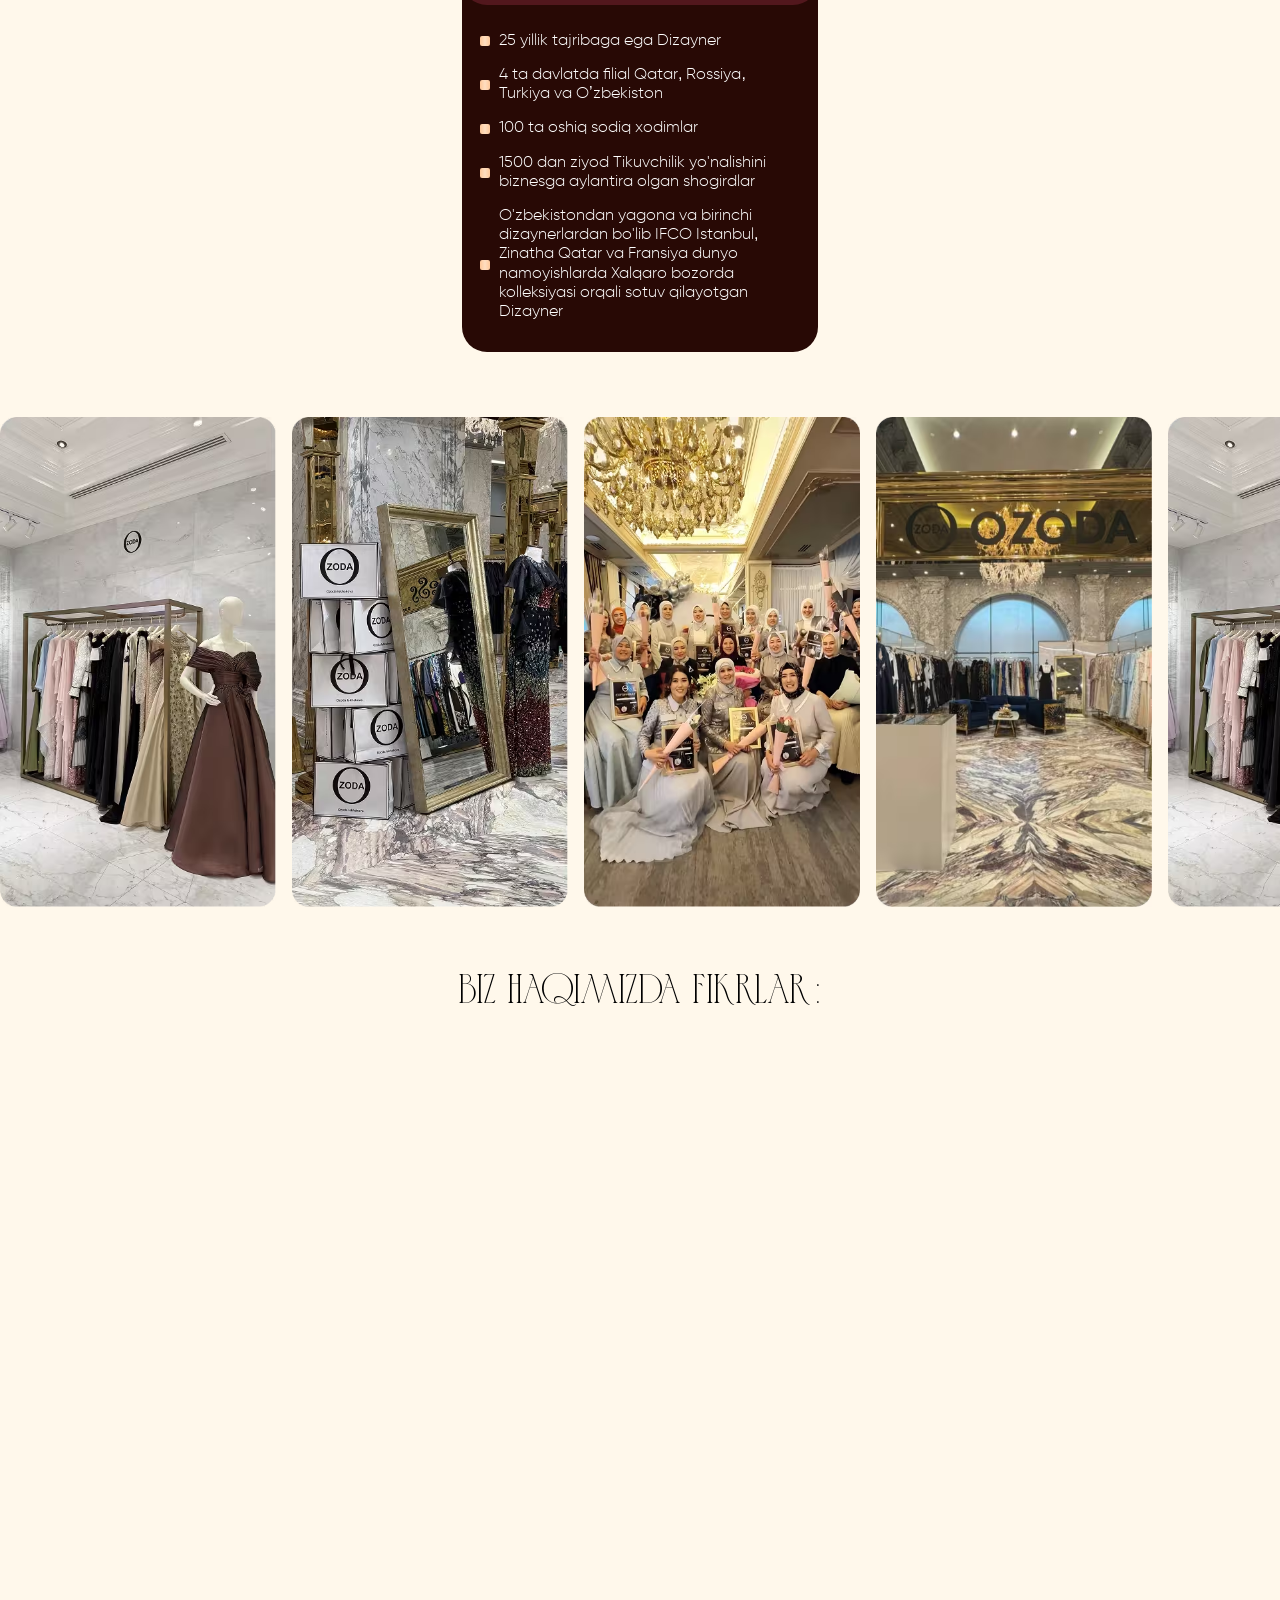
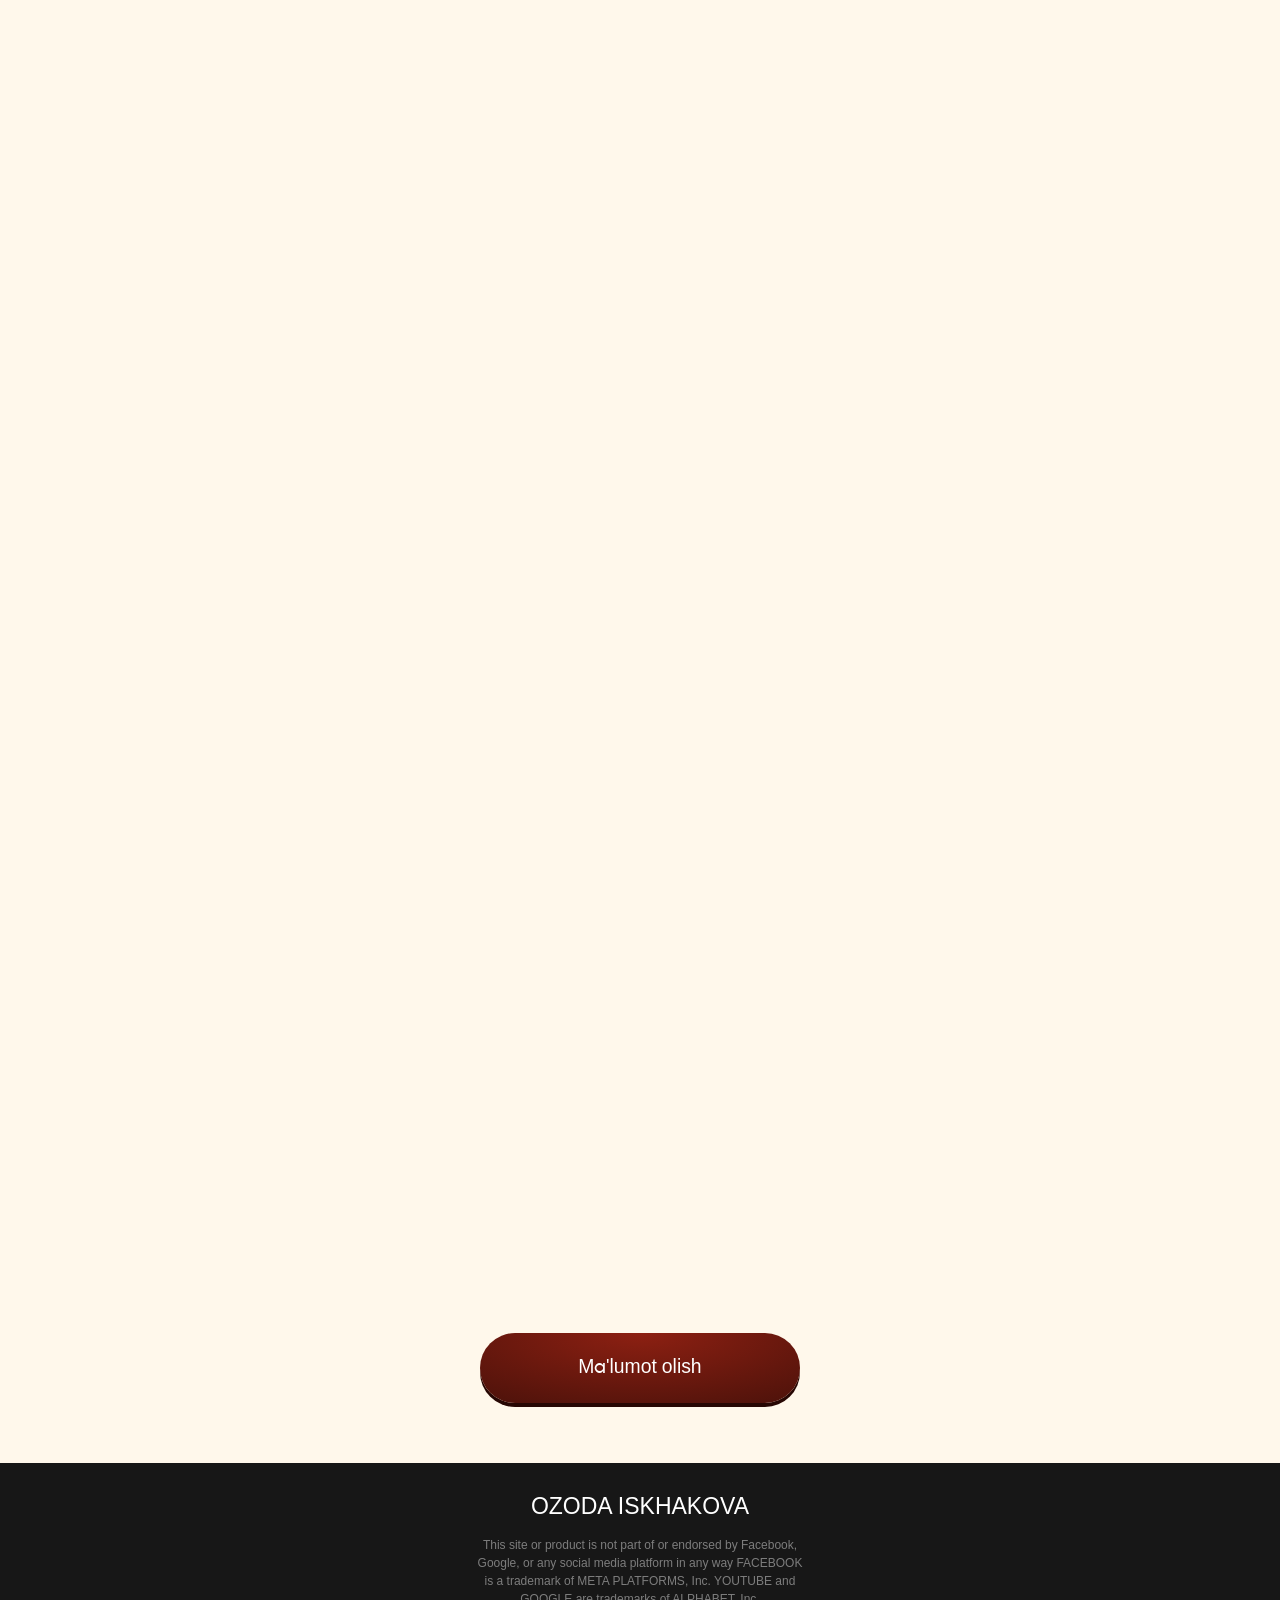
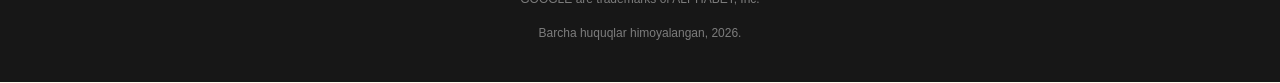
==== commit f6d95682: "push" ====
--- a/index.html
+++ b/index.html
@@ -1 +1,443 @@
-<!DOCTYPE html> <html lang="uz"> <head> <meta charset="UTF-8"> <meta name="viewport" content="width=device-width, initial-scale=1.0"> <title>Ozoda Iskhakova</title> <style> * {margin: 0;padding: 0;box-sizing: border-box;}body {background-color: #FFF8EB;}.hero {padding-bottom: 22px;}.hero__container {background-image: url(./images/bg.avif);background-repeat: no-repeat;background-size: cover;background-position: center;background-color: black;color: white;}.container {max-width: 390px;margin: 0 auto;padding: 0 10px;display: flex;flex-direction: column;align-items: center;justify-content: center;}.hero__top {display: flex;align-items: center;justify-content: center;gap: 30px;margin-bottom: 30px;padding-top: 30px;}.hero__top__text {font-family: Gilroy, sans-serif;font-weight: 500;font-size: 14px;line-height: 100%;}.hero__title {font-family: Gilroy, sans-serif;font-weight: 800;font-size: clamp(33px, 10vw, 35px);line-height: 100%;text-align: center;margin-bottom: 15px;}.hero__text {font-family: Gilroy, sans-serif;font-weight: 500;font-size: clamp(16px, 5vw, 20px);line-height: 150%;text-align: center;margin-bottom: 214px;}.hero__btn {max-width: 320px;width: 100%;background: radial-gradient(128.21% 194.57% at 50.1% 0%, #FFE5BD 0%, #FFCC7F 100%);box-shadow: 0px 4px 0px 0px #897353;border-radius: 100px;border: none;cursor: pointer;padding: 25px 0;font-family: Gilroy, sans-serif;font-weight: 500;font-size: 19.38px;line-height: 100%;margin-bottom: 29px;text-align: center;}.timer {font-family: Gilroy, sans-serif;font-weight: 500;font-size: 25px;line-height: 140%;margin-bottom: 22px;}.users {padding-top: 15px;padding-bottom: 80px;}.users__wrapper {display: flex;flex-direction: column;gap: 30px;}.users__title {font-family: "Mirra Auriolic", sans-serif;font-weight: 400;font-size: clamp(35px, 11vw, 42px);line-height: 100%;text-align: center;margin-bottom: 36px;}.users__box {background-color: #280905;border-radius: 25px;border: 1px solid #52171D;color: white;}.users__top {display: flex;flex-direction: column;align-items: start;padding: 24px 0 34px 17px;background-color: #52171D;border-radius: 25px;margin-bottom: 39px;}.users__top__title {font-family: Gilroy, sans-serif;font-weight: 800;font-size: 35px;line-height: 100%;text-align: center;color: #FFC772;margin-bottom: 6px;}.users__top__text {font-family: Gilroy, sans-serif;font-weight: 800;font-size: clamp(22px, 7vw, 25px);line-height: 150%;}.users__images {max-width: 320px;width: 100%;height: auto;margin-bottom: 21px;}.users__info {padding: 0 18px 30px 18px;}.users__row {display: flex;align-items: center;gap: 8.5px;margin-bottom: 30px;}.users__item {border: 1px solid #FFF8EB;border-radius: 12px;padding: 11px 0;max-width: 265px;width: 100%;display: flex;align-items: center;justify-content: center;}.users__item p {font-family: Gilroy, sans-serif;font-weight: 800;font-size: 20px;line-height: 100%;color: #FFF8EB;}.users__nav {display: flex;flex-direction: column;gap: 15px;}.users__nav__title {font-family: Gilroy, sans-serif;font-weight: 800;font-size: 20px;line-height: 100%;margin-bottom: 5px;text-align: start;}.users__nav__list {font-family: Inter, sans-serif;font-weight: 400;font-size: clamp(14px, 4.4vw, 16px);line-height: 120%;margin-left: 15px;}.tariffs {padding-bottom: 84px;}.tariffs__title {font-family: "Mirra Auriolic", sans-serif;font-weight: 400;font-size: 60px;line-height: 100%;text-align: center;margin-bottom: 28px;}.tariffs__box {max-width: 356px;width: 100%;}.tariffs__name {background: linear-gradient(180deg, #FFDEC1 0%, #FFC798 100%);border-radius: 20px;display: flex;align-items: center;justify-content: center;padding: 33px 0;margin-bottom: 10px;}.tariffs__names {background: linear-gradient(180deg, #280905 0%, #8E2012 100%);border-radius: 20px;display: flex;align-items: center;justify-content: center;padding: 33px 0;margin-bottom: 10px;}.tariffs__name h3 {font-family: Gilroy, sans-serif;font-weight: 800;font-size: clamp(28px, 8vw, 32px);line-height: 100%;text-transform: uppercase;background: linear-gradient(90deg, #290905 0%, #8C2012 50.48%, #290905 100%);-webkit-background-clip: text;-webkit-text-fill-color: transparent;background-clip: text;color: transparent;}.tariffs__names h3 {font-family: Gilroy, sans-serif;font-weight: 800;font-size: clamp(28px, 8vw, 32px);line-height: 100%;text-transform: uppercase;background: linear-gradient(90deg, #FFCBA0 0%, #FFDDC0 50.48%, #FFC99C 100%);-webkit-background-clip: text;-webkit-text-fill-color: transparent;background-clip: text;color: transparent;}.tariffs__col {background-color: #FFC798;border-radius: 20px 20px 50px 50px;padding: 33px 0 18px 18px;}.tariffs__cols {background-color: #280905;border-radius: 20px 20px 50px 50px;padding: 33px 0 18px 18px;}.tariffs__info {display: flex;flex-direction: column;gap: 15px;margin-bottom: 96px;}.tariffs__infos {display: flex;flex-direction: column;gap: 15px;margin-left: 18px;margin-bottom: 30px;}.tariffs__item {display: flex;align-items: center;gap: 9px;}.tariffs__dot {background: linear-gradient(90deg, #290905 0%, #8E2113 50%, #290905 100%);width: 10px;height: 10px;border-radius: 2px;}.tariffs__dots {background: linear-gradient(90deg, #FFC798 0%, #FFDEC1 50%, #FFC798 100%);width: 10px;height: 10px;border-radius: 2px;}.tariffs__text {font-family: Gilroy, sans-serif;font-weight: 300;font-size: clamp(13.5px, 4.1vw, 16px);line-height: 120%;}.tariffs__texts {font-family: Gilroy, sans-serif;font-weight: 300;font-size: clamp(13.5px, 4.1vw, 16px);line-height: 120%;color: white;}.tariffs__btn {background: radial-gradient(128.21% 194.57% at 50.1% 0%, #8D2012 0%, #290A06 100%);max-width: clamp(270px, 84vw, 320px);width: 100%;border-radius: 100px;box-shadow: 0px 4px 0px 0px #270703;padding: 25px 0;cursor: pointer;border: none;font-family: Gilroy, sans-serif;font-weight: 500;font-size: 19.38px;line-height: 100%;text-align: center;color: white;}wistia-player[media-id='2qsgca5h1i']:not(:defined) {background: center / contain no-repeat url('https://fast.wistia.com/embed/medias/2qsgca5h1i/swatch');display: block;filter: blur(5px);padding-top: 177.78%;}@media (max-width:340px) {.tariffs__col {padding: 25px 0 15px 15px;}} </style> <link rel="stylesheet" href="./css/main.css" media="print" onload="this.media='all'" /> <noscript> <link rel="stylesheet" href="./css/main.css" /> </noscript> </head> <body> <section class="hero"> <div class="hero__container container"> <div class="hero__top"> <p class="hero__top__text"><b>Sana:</b> 23-fevral</p> <p class="hero__top__text"><b>Format:</b> Onlayn</p> </div> <h1 class="hero__title">"CLASSIC PRO" <br> MINI ONLAYN KURS</h1> <p class="hero__text">Andozani mukammal o'rganish <br> orqali istalgan qiyin fasondagi <br> libosni <b>“без примерка”</b> bichib- <br>tikish mumkinligini bilarmidingiz? </p> <button class="hero__btn registerBtn">Ro'yxatdan o'tish</button> <div class="timer" id="timer">05: 00</div> </div> </section> <div class="lazyHTML" id="lazyHTML"></div> <div id="lazySentinel" style="height:1px"></div> <!-- Modal --> <div id="registrationModal" class="homeModal" style="display: none"> <div class="homeModalOverlay"></div> <div class="homeFormContainer"> <button class="closeButton" id="closeModalBtn" aria-label="Modalni yopish" title="Yopish"> <svg xmlns="http://www.w3.org/2000/svg" width="16" height="16" viewBox="0 0 12 12" fill="none"> <path d="M1 11L11 1M1 1.00001L11 11" stroke="currentColor" stroke-width="1.5" stroke-linecap="round" /> </svg> </button> <div class="homeFormTop"> <h1 class="homeFormTopTitle"> Bepul qatnashish uchun ma'lumotlaringizni kiriting! </h1> </div> <form id="registrationForm" name="contact-form"> <!-- ISM --> <div class="HomeFormRow"> <label class="HomeFormRowLabel" for="name">Ismingiz:</label> <input class="HomeFormRowInput" type="text" id="name" name="name" placeholder="Ismingizni kiriting" autocomplete="name" /> <p class="homeFormErrorText" id="nameError" style="display: none"> ❌ Ismingizni kiriting! </p> </div> <!-- TELEFON --> <div class="HomeFormRow"> <label class="HomeFormRowLabel" for="phone">Telefon raqamingiz:</label> <div class="phone-input-container"> <!-- LEFT: country --> <button type="button" class="selected-country" id="selectedCountry"> <span class="selected-flag" id="selectedCountryFlag">🇺🇿</span> <svg id="dropdownIcon" xmlns="http://www.w3.org/2000/svg" width="16" height="16" viewBox="0 0 24 24" fill="none" stroke="currentColor" stroke-width="2" stroke-linecap="round" stroke-linejoin="round"> <polyline points="6 9 12 15 18 9"></polyline> </svg> <span class="selected-code" id="selectedCountryCodeText">+998</span> </button> <!-- dropdown --> <div class="country-dropdown" id="countryDropdown" style="display:none"></div> <!-- RIGHT: phone input (number span inside) --> <div class="phone-field"> <input class="HomeFormRowInput phone-input" type="tel" id="phone" name="phone" inputmode="numeric" placeholder="88 888 88 88" autocomplete="tel" style="border: none; background-color: transparent;padding-left: 5px;" /> </div> </div> <p class="homeFormErrorText" id="phoneError" style="display:none"> ❌ Telefon raqam mos emas! </p> </div> <button type="submit" class="HomeFormBtn" id="submitBtn"> DAVOM ETISH </button> </form> </div> </div> <script src="https://fast.wistia.com/player.js" async></script> <script src="https://fast.wistia.com/embed/2qsgca5h1i.js" async type="module"></script> <script defer src="./js/phoneFormatter.js"></script> <script defer src="./js/app.js"></script> </body> </html>+<!DOCTYPE html>
+<html lang="uz">
+
+<head>
+    <meta charset="UTF-8">
+    <meta name="viewport" content="width=device-width, initial-scale=1.0">
+    <title>Ozoda Iskhakova</title>
+
+    <style>
+* {margin: 0;padding: 0;box-sizing: border-box;}body {background-color: #FFF8EB;}.hero {padding-bottom: 22px;}.hero__container {background-image: url(./images/bg.avif);background-repeat: no-repeat;background-size: cover;background-position: center;background-color: black;color: white;}.container {max-width: 390px;margin: 0 auto;padding: 0 10px;display: flex;flex-direction: column;align-items: center;justify-content: center;}.hero__top {display: flex;align-items: center;justify-content: center;gap: 30px;margin-bottom: 30px;padding-top: 30px;}.hero__top__text {font-family: Gilroy, sans-serif;font-weight: 500;font-size: 14px;line-height: 100%;}.hero__title {font-family: Gilroy, sans-serif;font-weight: 800;font-size: 25px;line-height: 100%;text-align: center;margin-bottom: 15px;}.hero__text {font-family: Gilroy, sans-serif;font-weight: 500;font-size: clamp(16px, 5vw, 18px);line-height: 150%;text-align: center;margin-bottom: 31px;}.hero__btn {max-width: 320px;width: 100%;background: radial-gradient(128.21% 194.57% at 50.1% 0%, #FFE5BD 0%, #FFCC7F 100%);box-shadow: 0px 4px 0px 0px #897353;border-radius: 100px;border: none;cursor: pointer;padding: 25px 0;font-family: Gilroy, sans-serif;font-weight: 500;font-size: 19.38px;line-height: 100%;margin-bottom: 29px;text-align: center;}.timer {font-family: Gilroy, sans-serif;font-weight: 500;font-size: 25px;line-height: 140%;margin-bottom: 22px;}.users {padding-top: 15px;padding-bottom: 80px;}.users__wrapper {display: flex;flex-direction: column;gap: 30px;}.users__title {font-family: "Mirra Auriolic", sans-serif;font-weight: 400;font-size: clamp(35px, 11vw, 42px);line-height: 100%;text-align: center;margin-bottom: 36px;}.users__box {background-color: #280905;border-radius: 25px;border: 1px solid #52171D;color: white;}.users__top {display: flex;flex-direction: column;align-items: start;padding: 24px 0 34px 17px;background-color: #52171D;border-radius: 25px;margin-bottom: 39px;}.users__top__title {font-family: Gilroy, sans-serif;font-weight: 800;font-size: 35px;line-height: 100%;text-align: center;color: #FFC772;margin-bottom: 6px;}.users__top__text {font-family: Gilroy, sans-serif;font-weight: 800;font-size: clamp(22px, 7vw, 25px);line-height: 150%;}.users__images {max-width: 320px;width: 100%;height: auto;margin-bottom: 21px;}.users__info {padding: 0 18px 30px 18px;}.users__row {display: flex;align-items: center;gap: 8.5px;margin-bottom: 30px;}.users__item {border: 1px solid #FFF8EB;border-radius: 12px;padding: 11px 0;max-width: 265px;width: 100%;display: flex;align-items: center;justify-content: center;}.users__item p {font-family: Gilroy, sans-serif;font-weight: 800;font-size: 20px;line-height: 100%;color: #FFF8EB;}.users__nav {display: flex;flex-direction: column;gap: 15px;}.users__nav__title {font-family: Gilroy, sans-serif;font-weight: 800;font-size: 20px;line-height: 100%;margin-bottom: 5px;text-align: start;}.users__nav__list {font-family: Inter, sans-serif;font-weight: 400;font-size: clamp(14px, 4.4vw, 16px);line-height: 120%;margin-left: 15px;}.tariffs {padding-bottom: 84px;}.tariffs__title {font-family: "Mirra Auriolic", sans-serif;font-weight: 400;font-size: 60px;line-height: 100%;text-align: center;margin-bottom: 28px;}.tariffs__box {max-width: 356px;width: 100%;}.tariffs__name {background: linear-gradient(180deg, #FFDEC1 0%, #FFC798 100%);border-radius: 20px;display: flex;align-items: center;justify-content: center;padding: 33px 0;margin-bottom: 10px;}.tariffs__names {background: linear-gradient(180deg, #280905 0%, #8E2012 100%);border-radius: 20px;display: flex;align-items: center;justify-content: center;padding: 33px 0;margin-bottom: 10px;}.tariffs__name h3 {font-family: Gilroy, sans-serif;font-weight: 800;font-size: clamp(28px, 8vw, 32px);line-height: 100%;text-transform: uppercase;background: linear-gradient(90deg, #290905 0%, #8C2012 50.48%, #290905 100%);-webkit-background-clip: text;-webkit-text-fill-color: transparent;background-clip: text;color: transparent;}.tariffs__names h3 {font-family: Gilroy, sans-serif;font-weight: 800;font-size: clamp(28px, 8vw, 32px);line-height: 100%;text-transform: uppercase;background: linear-gradient(90deg, #FFCBA0 0%, #FFDDC0 50.48%, #FFC99C 100%);-webkit-background-clip: text;-webkit-text-fill-color: transparent;background-clip: text;color: transparent;}.tariffs__col {background-color: #FFC798;border-radius: 20px 20px 50px 50px;padding: 33px 0 18px 18px;}.tariffs__cols {background-color: #280905;border-radius: 20px 20px 50px 50px;padding: 33px 0 18px 18px;}.tariffs__info {display: flex;flex-direction: column;gap: 15px;margin-bottom: 96px;}.tariffs__infos {display: flex;flex-direction: column;gap: 15px;margin-left: 18px;margin-bottom: 30px;}.tariffs__item {display: flex;align-items: center;gap: 9px;}.tariffs__dot {background: linear-gradient(90deg, #290905 0%, #8E2113 50%, #290905 100%);width: 10px;height: 10px;border-radius: 2px;}.tariffs__dots {background: linear-gradient(90deg, #FFC798 0%, #FFDEC1 50%, #FFC798 100%);width: 10px;height: 10px;border-radius: 2px;}.tariffs__text {font-family: Gilroy, sans-serif;font-weight: 300;font-size: clamp(13.5px, 4.1vw, 16px);line-height: 120%;}.tariffs__texts {font-family: Gilroy, sans-serif;font-weight: 300;font-size: clamp(13.5px, 4.1vw, 16px);line-height: 120%;color: white;}.tariffs__btn {background: radial-gradient(128.21% 194.57% at 50.1% 0%, #8D2012 0%, #290A06 100%);max-width: clamp(270px, 84vw, 320px);width: 100%;border-radius: 100px;box-shadow: 0px 4px 0px 0px #270703;padding: 25px 0;cursor: pointer;border: none;font-family: Gilroy, sans-serif;font-weight: 500;font-size: 19.38px;line-height: 100%;text-align: center;color: white;}wistia-player[media-id='2qsgca5h1i']:not(:defined) {background: center / contain no-repeat url('https://fast.wistia.com/embed/medias/2qsgca5h1i/swatch');display: block;filter: blur(5px);padding-top: 177.78%;}@media (max-width:340px) {.tariffs__col {padding: 25px 0 15px 15px;}}
+    </style>
+    <link rel="stylesheet" href="./css/main.css" media="print" onload="this.media='all'" />
+    <noscript>
+        <link rel="stylesheet" href="./css/main.css" />
+    </noscript>
+    <link rel="preconnect" href="https://fast.wistia.com" crossorigin>
+    <link rel="preconnect" href="https://embed-ssl.wistia.com" crossorigin>
+</head>
+
+<body>
+    <main>
+
+        <section class="hero">
+            <div class="hero__container container">
+                <div class="hero__top">
+                    <p class="hero__top__text"><b>Sana:</b> 23-fevral</p>
+                    <p class="hero__top__text"><b>Format:</b> Onlayn</p>
+                </div>
+
+                <h1 class="hero__title">"CLASSIC PRO" <br> MINI ONLAYN KURS</h1>
+                <p class="hero__text">Andozani mukammal o'rganish <br> orqali istalgan qiyin fasondagi <br> libosni
+                    <b>“без примерка”</b> bichib- tikish <br> mumkinligini bilarmidingiz?
+                </p>
+
+                <img class="hero__images" src="./images/speakerSub.avif" loading="lazy" decoding="async" width="229"
+                    height="292" alt="speaker">
+                <button class="hero__btn registerBtn">Ro'yxatdan o'tish</button>
+                <div class="timer" id="timer">05: 00</div>
+            </div>
+        </section>
+
+
+        <section class="users">
+            <div class="users__container container">
+                <h2 class="users__title">KURS KIMLAR UCHUN:</h2>
+                <div class="users__wrapper">
+                    <div class="users__box">
+                        <div class="users__top">
+                            <h3 class="users__top__title">01/</h3>
+                            <p class="users__top__text">Boshlang'ich, noldan <br> tikishni o'rganmoqchi</p>
+                        </div>
+                        <div class="users__info"> <img class="users__images" src="./images/users/1.avif" loading="lazy"
+                                decoding="async" width="320" height="249" alt="images">
+                            <div class="users__row"> <img src="./images/users/icon.avif" loading="lazy" decoding="async"
+                                    width="46" height="46" alt="icon">
+                                <div class="users__item">
+                                    <p>@mona.idesign_</p>
+                                </div>
+                            </div>
+                            <ul class="users__nav" style="margin-bottom: 35px;">
+                                <h4 class="users__nav__title">Kursdan oldin:</h4>
+                                <li class="users__nav__list">O'qishga noldan keldim</li>
+                            </ul>
+                            <ul class="users__nav">
+                                <h4 class="users__nav__title">Kursdan keyin:</h4>
+                                <li class="users__nav__list">Asos andozani mukammal o'rgandim</li>
+                                <li class="users__nav__list">Без примерка va no standart qomatga <br> bemalol tika
+                                    olaman
+                                </li>
+                                <li class="users__nav__list">Qiyin bichimdagi, klassik va astarlik <br> fasonlarni
+                                    mustaqil
+                                    bicha olaman</li>
+                            </ul>
+                        </div>
+                    </div>
+                    <div class="users__box">
+                        <div class="users__top">
+                            <h3 class="users__top__title">02/</h3>
+                            <p class="users__top__text">Malaka oshirishni istagan <br> tikuvchilar uchun</p>
+                        </div>
+                        <div class="users__info"> <img class="users__images" src="./images/users/2.avif" loading="lazy"
+                                decoding="async" width="320" height="249" alt="images">
+                            <ul class="users__nav" style="margin-bottom: 35px;">
+                                <h4 class="users__nav__title">Kursdan oldin:</h4>
+                                <li class="users__nav__list">Andoza bilan ishlamaganman</li>
+                                <li class="users__nav__list">Yeng chiqarishda qiynalganman</li>
+                                <li class="users__nav__list">Klassik fasonlarni bichib-tikishni <br> bilmas edim</li>
+                            </ul>
+                            <ul class="users__nav">
+                                <h4 class="users__nav__title">Kursdan keyin:</h4>
+                                <li class="users__nav__list">Oylik daromadim 4x baravar oshdi</li>
+                                <li class="users__nav__list">Astarlik kostyum va klassik shimlarni <br> bichib-tikishni
+                                    o'rgandim</li>
+                            </ul>
+                        </div>
+                    </div>
+                    <div class="users__box">
+                        <div class="users__top">
+                            <h3 class="users__top__title">03/</h3>
+                            <p class="users__top__text">Ishlab chiqarish biznesini <br> ochishni istaganlar uchun</p>
+                        </div>
+                        <div class="users__info"> <img class="users__images" src="./images/users/3.avif" loading="lazy"
+                                decoding="async" width="320" height="249" alt="images">
+                            <div class="users__row"> <img src="./images/users/icon.avif" loading="lazy" decoding="async"
+                                    width="46" height="46" alt="icon">
+                                <div class="users__item">
+                                    <p>@sayyora_design</p>
+                                </div>
+                            </div>
+                            <ul class="users__nav" style="margin-bottom: 35px;">
+                                <h4 class="users__nav__title">Kursdan oldin:</h4>
+                                <li class="users__nav__list">Andozamda kamchilik bo'lgan</li>
+                                <li class="users__nav__list">“Ko'p narsani bilaman” deb o'ylaganman</li>
+                            </ul>
+                            <ul class="users__nav">
+                                <h4 class="users__nav__title">Kursdan keyin:</h4>
+                                <li class="users__nav__list">Oylik daromadim: 15 mln so'm</li>
+                                <li class="users__nav__list">Uy liboslari yo'nalishida kolleksiya <br> chiqardim</li>
+                                <li class="users__nav__list">Andozani mukammal o'rgandim va <br> tikkan liboslarimiz
+                                    qolipdek tushyapti</li>
+                            </ul>
+                        </div>
+                    </div>
+                </div>
+            </div>
+        </section>
+        <section class="tariffs">
+            <div class="tariffs__container container">
+                <h2 class="tariffs__title">TARIFLAR</h2>
+                <div class="tariffs__box" style="margin-bottom: 35px;">
+                    <div class="tariffs__name">
+                        <h3>CLASSIC tarif</h3>
+                    </div>
+                    <div class="tariffs__col">
+                        <div class="tariffs__info">
+                            <div class="tariffs__item">
+                                <div class="tariffs__dot"></div>
+                                <p class="tariffs__text">Asos va yeng andozasi</p>
+                            </div>
+                            <div class="tariffs__item">
+                                <div class="tariffs__dot"></div>
+                                <p class="tariffs__text">O’lchov olish</p>
+                            </div>
+                            <div class="tariffs__item">
+                                <div class="tariffs__dot"></div>
+                                <p class="tariffs__text">Asos andoza</p>
+                            </div>
+                            <div class="tariffs__item">
+                                <div class="tariffs__dot"></div>
+                                <p class="tariffs__text">Yeng andoza</p>
+                            </div>
+                            <div class="tariffs__item">
+                                <div class="tariffs__dot"></div>
+                                <p class="tariffs__text">Libos balansi</p>
+                            </div>
+                            <div class="tariffs__item">
+                                <div class="tariffs__dot"></div>
+                                <p class="tariffs__text">Bichish</p>
+                            </div>
+                            <div class="tariffs__item">
+                                <div class="tariffs__dot"></div>
+                                <p class="tariffs__text">Ko’krak vitochka ko’chirish</p>
+                            </div>
+                            <div class="tariffs__item">
+                                <div class="tariffs__dot"></div>
+                                <p class="tariffs__text">Yeng modellashtirish</p>
+                            </div>
+                            <div class="tariffs__item">
+                                <div class="tariffs__dot"></div>
+                                <p class="tariffs__text">Bachokli kostyum</p>
+                            </div>
+                            <div class="tariffs__item">
+                                <div class="tariffs__dot"></div>
+                                <p class="tariffs__text">Bachokli kastyum andozasini chizish</p>
+                            </div>
+                            <div class="tariffs__item">
+                                <div class="tariffs__dot"></div>
+                                <p class="tariffs__text">Bachokli kastyum yengi</p>
+                            </div>
+                            <div class="tariffs__item">
+                                <div class="tariffs__dot"></div>
+                                <p class="tariffs__text">Bachokli kastyum bichilishi</p>
+                            </div>
+                            <div class="tariffs__item">
+                                <div class="tariffs__dot"></div>
+                                <p class="tariffs__text">Bachokli kastym choklarini <br> VTO dazmol qilish</p>
+                            </div>
+                            <div class="tariffs__item">
+                                <div class="tariffs__dot"></div>
+                                <p class="tariffs__text">Yeng shlitsasini tikish</p>
+                            </div>
+                            <div class="tariffs__item">
+                                <div class="tariffs__dot"></div>
+                                <p class="tariffs__text">Astar tikish texnikasi</p>
+                            </div>
+                            <div class="tariffs__item">
+                                <div class="tariffs__dot"></div>
+                                <p class="tariffs__text">1 oy davomida kuratorlar nazorati</p>
+                            </div>
+                            <div class="tariffs__item">
+                                <div class="tariffs__dot"></div>
+                                <p class="tariffs__text">2 marotaba Kuratorlar bilan Jonli Efir</p>
+                            </div>
+                            <div class="tariffs__item">
+                                <div class="tariffs__dot"></div>
+                                <p class="tariffs__text">3 oy o’qish materiallariga kirish imkoniyati</p>
+                            </div>
+                        </div> <button class="tariffs__btn registerBtn">Ma'lumot olish</button>
+                    </div>
+                </div>
+                <div class="tariffs__box">
+                    <div class="tariffs__names">
+                        <h3>Standart tarif</h3>
+                    </div>
+                    <div class="tariffs__cols">
+                        <div class="tariffs__info">
+                            <div class="tariffs__item">
+                                <div class="tariffs__dots"></div>
+                                <p class="tariffs__texts">10 xil yubka</p>
+                            </div>
+                            <div class="tariffs__item">
+                                <div class="tariffs__dots"></div>
+                                <p class="tariffs__texts">Klassik shim (bichish tikish <br> texnikasi VTO dazmoli)</p>
+                            </div>
+                            <div class="tariffs__item">
+                                <div class="tariffs__dots"></div>
+                                <p class="tariffs__texts">Klassik shim (bichish tikish <br> texnikasi VTO dazmoli)</p>
+                            </div>
+                            <div class="tariffs__item">
+                                <div class="tariffs__dots"></div>
+                                <p class="tariffs__texts">Asos va yeng andozasi</p>
+                            </div>
+                            <div class="tariffs__item">
+                                <div class="tariffs__dots"></div>
+                                <p class="tariffs__texts">O’lchov olish</p>
+                            </div>
+                            <div class="tariffs__item">
+                                <div class="tariffs__dots"></div>
+                                <p class="tariffs__texts">Asos andoza</p>
+                            </div>
+                            <div class="tariffs__item">
+                                <div class="tariffs__dots"></div>
+                                <p class="tariffs__texts">Yeng andoza</p>
+                            </div>
+                            <div class="tariffs__item">
+                                <div class="tariffs__dots"></div>
+                                <p class="tariffs__texts">Libos balansi</p>
+                            </div>
+                            <div class="tariffs__item">
+                                <div class="tariffs__dots"></div>
+                                <p class="tariffs__texts">Bichish</p>
+                            </div>
+                            <div class="tariffs__item">
+                                <div class="tariffs__dots"></div>
+                                <p class="tariffs__texts">Ko’krak vitochka ko’chirish</p>
+                            </div>
+                            <div class="tariffs__item">
+                                <div class="tariffs__dots"></div>
+                                <p class="tariffs__texts">Yeng modellashtirish</p>
+                            </div>
+                            <div class="tariffs__item">
+                                <div class="tariffs__dots"></div>
+                                <p class="tariffs__texts">Bachokli kostyum</p>
+                            </div>
+                            <div class="tariffs__item">
+                                <div class="tariffs__dots"></div>
+                                <p class="tariffs__texts">Bachokli kastyum andozasini chizish</p>
+                            </div>
+                            <div class="tariffs__item">
+                                <div class="tariffs__dots"></div>
+                                <p class="tariffs__texts">Bachokli kastyum yengi</p>
+                            </div>
+                            <div class="tariffs__item">
+                                <div class="tariffs__dots"></div>
+                                <p class="tariffs__texts">Bachokli kastyum bichilishi</p>
+                            </div>
+                            <div class="tariffs__item">
+                                <div class="tariffs__dots"></div>
+                                <p class="tariffs__texts">Bachokli kastym choklarini <br> VTO dazmol qilish</p>
+                            </div>
+                            <div class="tariffs__item">
+                                <div class="tariffs__dots"></div>
+                                <p class="tariffs__texts">Yeng shlitsasini tikish</p>
+                            </div>
+                            <div class="tariffs__item">
+                                <div class="tariffs__dots"></div>
+                                <p class="tariffs__texts">Astar tikish texnikasi</p>
+                            </div>
+                            <div class="tariffs__item">
+                                <div class="tariffs__dots"></div>
+                                <p class="tariffs__texts">7 xil yoqa turlari(rubashka yoqa, stoyka <br> yoqa qaytarma
+                                    yoqa
+                                    va hokazo)</p>
+                            </div>
+                            <div class="tariffs__item">
+                                <div class="tariffs__dots"></div>
+                                <p class="tariffs__texts">Reglan</p>
+                            </div>
+                            <div class="tariffs__item">
+                                <div class="tariffs__dots"></div>
+                                <p class="tariffs__texts">Davomiyligi: 2 oy</p>
+                            </div>
+                            <div class="tariffs__item">
+                                <div class="tariffs__dots"></div>
+                                <p class="tariffs__texts">Kuratorlar nazorati va savol-javob <br> uchun chat</p>
+                            </div>
+                            <div class="tariffs__item">
+                                <div class="tariffs__dots"></div>
+                                <p class="tariffs__texts">4 marotaba Kuratorlar bilan Jonli Efir</p>
+                            </div>
+                            <div class="tariffs__item">
+                                <div class="tariffs__dots"></div>
+                                <p class="tariffs__texts">6 oy o’qish materiallariga kirish imkoniyati</p>
+                            </div>
+                        </div> <button class="tariffs__btn registerBtn"
+                            style="background: radial-gradient(128.21% 194.57% at 50.1% 0%, #FFE5BD 0%, #FFCC7F 100%); box-shadow: 0px 4px 0px 0px #897353; color: #28110C;">Ma'lumot
+                            olish</button>
+                    </div>
+                </div>
+            </div>
+        </section>
+        <section class="speakerInfo">
+            <div class="speakerInfo__container container">
+                <h2 class="users__title">OZODA ISKHAKOVA</h2>
+                <div class="speakerInfo__box">
+                    <div class="speakerInfo__imgBox"> <img src="./images/speaker.avif" loading="lazy" decoding="async"
+                            width="320" height="375" alt="speaker"> </div>
+                    <div class="tariffs__infos">
+                        <div class="tariffs__item">
+                            <div class="tariffs__dots"></div>
+                            <p class="tariffs__texts">25 yillik tajribaga ega Dizayner</p>
+                        </div>
+                        <div class="tariffs__item">
+                            <div class="tariffs__dots"></div>
+                            <p class="tariffs__texts">4 ta davlatda filial Qatar, Rossiya, <br> Turkiya va O’zbekiston
+                            </p>
+                        </div>
+                        <div class="tariffs__item">
+                            <div class="tariffs__dots"></div>
+                            <p class="tariffs__texts">100 ta oshiq sodiq xodimlar</p>
+                        </div>
+                        <div class="tariffs__item">
+                            <div class="tariffs__dots"></div>
+                            <p class="tariffs__texts">1500 dan ziyod Tikuvchilik yo'nalishini <br> biznesga aylantira
+                                olgan
+                                shogirdlar</p>
+                        </div>
+                        <div class="tariffs__item">
+                            <div class="tariffs__dots"></div>
+                            <p class="tariffs__texts">O'zbekistondan yagona va birinchi <br> dizaynerlardan bo'lib IFCO
+                                Istanbul, <br> Zinatha Qatar va Fransiya dunyo <br> namoyishlarda Xalqaro bozorda <br>
+                                kolleksiyasi orqali sotuv qilayotgan <br> Dizayner </p>
+                        </div>
+                    </div>
+                </div>
+            </div>
+        </section>
+        <section class="auto-swiper">
+            <div class="auto-swiper__track"> <img src="./images/animation/1.avif" loading="lazy" decoding="async"
+                    width="276" height="491" alt="images"> <img src="./images/animation/2.avif" loading="lazy"
+                    decoding="async" width="276" height="491" alt="images"> <img src="./images/animation/3.avif"
+                    loading="lazy" decoding="async" width="276" height="491" alt="images"> <img
+                    src="./images/animation/4.avif" loading="lazy" decoding="async" width="276" height="491"
+                    alt="images">
+                <img src="./images/animation/1.avif" loading="lazy" decoding="async" width="276" height="491"
+                    alt="images">
+                <img src="./images/animation/2.avif" loading="lazy" decoding="async" width="276" height="491"
+                    alt="images">
+                <img src="./images/animation/3.avif" loading="lazy" decoding="async" width="276" height="491"
+                    alt="images">
+                <img src="./images/animation/4.avif" loading="lazy" decoding="async" width="276" height="491"
+                    alt="images">
+            </div>
+        </section>
+
+        <div class="lazyHTML" id="lazyHTML"></div>
+        <div id="lazySentinel" style="height:1px"></div>
+    </main>
+
+    <!-- Modal -->
+    <div id="registrationModal" class="homeModal" style="display: none">
+        <div class="homeModalOverlay"></div>
+        <div class="homeFormContainer">
+            <button class="closeButton" id="closeModalBtn" aria-label="Modalni yopish" title="Yopish">
+                <svg xmlns="http://www.w3.org/2000/svg" width="16" height="16" viewBox="0 0 12 12" fill="none">
+                    <path d="M1 11L11 1M1 1.00001L11 11" stroke="currentColor" stroke-width="1.5"
+                        stroke-linecap="round" />
+                </svg>
+            </button>
+            <div class="homeFormTop">
+                <h1 class="homeFormTopTitle">
+                    Bepul qatnashish uchun ma'lumotlaringizni kiriting!
+                </h1>
+            </div>
+            <form id="registrationForm" name="contact-form">
+
+                <!-- TELEFON -->
+                <div class="HomeFormRow">
+                    <label class="HomeFormRowLabel" for="phone">Telefon raqamingiz:</label>
+
+                    <div class="phone-input-container">
+                        <!-- LEFT: country -->
+                        <button type="button" class="selected-country" id="selectedCountry">
+                            <span class="selected-flag" id="selectedCountryFlag">🇺🇿</span>
+
+                            <svg id="dropdownIcon" xmlns="http://www.w3.org/2000/svg" width="16" height="16"
+                                viewBox="0 0 24 24" fill="none" stroke="currentColor" stroke-width="2"
+                                stroke-linecap="round" stroke-linejoin="round">
+                                <polyline points="6 9 12 15 18 9"></polyline>
+                            </svg>
+                            <span class="selected-code" id="selectedCountryCodeText">+998</span>
+                        </button>
+
+                        <!-- dropdown -->
+                        <div class="country-dropdown" id="countryDropdown" style="display:none"></div>
+
+                        <!-- RIGHT: phone input (number span inside) -->
+                        <div class="phone-field">
+                            <input class="HomeFormRowInput phone-input" type="tel" id="phone" name="phone"
+                                inputmode="numeric" placeholder="88 888 88 88" autocomplete="tel"
+                                style="border: none; background-color: transparent;padding-left: 5px;" />
+                        </div>
+                    </div>
+
+                    <p class="homeFormErrorText" id="phoneError" style="display:none">
+                        ❌ Telefon raqam mos emas!
+                    </p>
+                </div>
+
+                <button type="submit" class="HomeFormBtn" id="submitBtn">
+                    DAVOM ETISH
+                </button>
+            </form>
+
+        </div>
+    </div>
+
+
+    <script defer src="./js/phoneFormatter.js"></script>
+    <script defer src="./js/app.js"></script>
+</body>
+
+</html>
--- a/css/main.css
+++ b/css/main.css
@@ -1 +1 @@
-@font-face {font-family: Gilroy;src: url(../font/Gilroy-ExtraBoldItalic.subset-AZa-z-0-9-punct4\ \(1\).woff2);font-weight: 800;font-display: swap;}@font-face {font-family: Gilroy;src: url(../font/Gilroy-Medium.subset-abAB-punct.woff2);font-weight: 500;font-display: swap;}@font-face {font-family: Gilroy;src: url(../font/Gilroy-Light.subset-AZa-z-0-9-punct.woff2);font-weight: 300;font-display: swap;}@font-face {font-family: Mirra Auriolic;src: url(../font/mirra.woff2);font-weight: 400;font-display: swap;}.speakerInfo {padding-bottom: 65px;}.speakerInfo__box {max-width: 356px;width: 100%;background-color: #280905;border-radius: 25px;}.speakerInfo__imgBox {background-color: #52171D;border-radius: 25px;margin-bottom: 27px;}.speakerInfo__imgBox img {max-width: 356px;width: 100%;height: auto;margin: 0 auto;display: flex;flex-direction: column;padding: 18px;}.auto-swiper {width: 100%;overflow: hidden;padding-bottom: 65px;}.auto-swiper__track {display: flex;gap: 16px;width: max-content;will-change: transform;animation: autoSwipe 18s linear infinite;}.auto-swiper__track img {width: clamp(180px, 22vw, 276px);height: auto;flex: 0 0 auto;display: block;}@keyframes autoSwipe {from {transform: translateX(0);}to {transform: translateX(-50%);}}.auto-swiper:hover .auto-swiper__track {animation-play-state: paused;}@media (prefers-reduced-motion: reduce) {.auto-swiper__track {animation: none;}}.footer {padding-bottom: 40px;padding-top: 32px;background-color: #171717;}.footer__container {display: flex;flex-direction: column;align-items: center;justify-content: center;}.footer__title {font-family: Inter, sans-serif;font-weight: 400;font-size: 23.01px;line-height: 100%;margin-bottom: 18px;color: white;}.footer__text {font-family: Inter, sans-serif;font-weight: 300;font-size: clamp(10px, 3.4vw, 12px);line-height: 150%;text-align: center;color: #7D7D7D;}.thought {padding-bottom: 60px;}.thought__box {display: flex;flex-direction: column;gap: 50px;}.thought__img {max-width: 320px;width: 100%;height: auto;}.homeModal, .homeModalOverlay {position: fixed;top: 0;height: 100vh;width: 100%;left: 0;}.homeModal {z-index: 30;justify-content: center;align-items: center;display: flex;}.homeModalOverlay {background-color: rgba(0, 0, 0, 0.3);backdrop-filter: blur(5px);}.homeFormContainer {position: relative;z-index: 30;background-color: #fff;color: #000;border-radius: 8px;padding: 20px 40px 40px;width: 100%;max-width: 520px;box-shadow: 0 4px 12px rgba(0, 0, 0, 0.1);margin: 0 20px;position: fixed;top: 50%;left: 50%;transform: translate(-50%, -50%);}.homeFormTop {display: flex;justify-content: space-between;}.homeFormTopTitle {font-family: Inter, sans-serif;font-size: clamp(21px, 6.6vw, 24px);margin: 0 0 20px;color: #000;font-weight: 600;text-align: center;margin-left: auto;margin-right: auto;}.closeButton {background: 0 0;border: none;cursor: pointer;padding: 4px;justify-content: center;align-items: center;display: flex;position: absolute;top: 20px;right: 20px;color: #000;}.homeFormErrorText {color: #e53e3e;margin-bottom: 12px;font-size: 14px;font-family: system-ui, -apple-system, BlinkMacSystemFont, "Segoe UI", sans-serif;padding-top: 5px;padding-bottom: 5px;}.HomeFormRowInput, .HomeFormRowLabel {font-family: system-ui, -apple-system, BlinkMacSystemFont, "Segoe UI", sans-serif;font-size: 18px;}.HomeFormRow {margin-bottom: 20px;}.HomeFormRowLabel {display: block;margin-bottom: 6px;color: #000;}.HomeFormRowInput {width: 100%;padding: 10px 16px;border: 1px solid #c9c9c9;min-height: 48px;background-color: #f3f7f8;border-radius: 6px;font-weight: 400;outline: 0;height: 50px;transition: border-color 0.2s;}.HomeFormRowInput:focus {border-color: #FFCC7F;}.HomeFormRowInput::placeholder {color: #aaa;}.HomeFormBtn {font-family: sans-serif;height: 60px;width: 100%;cursor: pointer;border-radius: 10px;transition: 0.3s;background: radial-gradient(128.21% 194.57% at 50.1% 0%, #FFE5BD 0%, #FFCC7F 100%);font-weight: 700;font-size: 28px;color: #885518;text-transform: uppercase;border: none;position: relative;display: flex;align-items: center;justify-content: center;}.phone-input-container {display: flex;align-items: center;position: relative;border: 1px solid #c9c9c9;background-color: transparent;border-radius: 6px;}.phone-input-container:focus {border-color: #e71f1f;}.selected-code {display: flex;margin-left: 10px;}.country-selector {position: relative;margin-right: 10px;}.selected-country {display: flex;align-items: center;padding: 10px;padding-right: 0;border-radius: 6px;cursor: pointer;min-height: 50px;font-family: sans-serif !important;font-size: 18px;font-weight: 400 !important;min-width: max-content;border: none;background-color: transparent;}.country-dropdown {position: absolute;top: 110%;left: 0;width: 100%;background-color: #fff;border: 1px solid #c9c9c9;border-radius: 6px;box-shadow: 0 4px 12px rgba(0, 0, 0, 0.1);z-index: 40;max-height: 200px;overflow-y: auto;font-family: sans-serif !important;font-weight: 400 !important;}.country-option {display: flex;justify-content: space-between;align-items: center;padding: 10px;cursor: pointer;font-family: sans-serif;font-weight: 400 !important;}.country-option:hover {background-color: #f3f7f8;}.country-option.selected {background-color: #e6f0fa;}@media screen and (max-width: 768px) {.homeFormContainer {max-width: 100%;padding: 80px 20px 20px;margin: 0;border-radius: 6px;height: 100vh;}.homeFormTopTitle {text-align: center;max-width: 408px;margin-left: auto;margin-right: auto;font-weight: 700;margin-bottom: 15px;}.homeFormTop {flex-direction: column;align-items: flex-start;}.closeButton {width: 100%;height: 50px;background-color: #000;color: #fff;padding-right: 20px;top: 0;left: 0;justify-content: end;}.homeFormErrorText {font-size: 12px;margin-bottom: 8px;}.HomeFormRowLabel {margin-bottom: 6px;}.HomeFormRowInput {padding: 0 12px;min-height: 40px;background-color: transparent;}.HomeFormRowInput::placeholder {color: #a3a3a3;}.HomeFormBtn {font-size: 18px;font-weight: 700;margin-top: 24px;}}@media screen and (max-width: 480px) {.homeFormContainer {max-width: 100%;padding: 80px 20px 20px;margin: 0;border-radius: 6px;height: 100vh;}.homeFormTopTitle {text-align: center;margin: 0 auto 15px;}.homeFormErrorText {font-size: 12px;margin-bottom: 8px;}.HomeFormRowLabel {margin-bottom: 6px;}.HomeFormRowInput {padding: 0 12px;min-height: 40px;background-color: transparent;border-radius: 10px;}.HomeFormRowInput::placeholder {color: #a3a3a3;}.HomeFormBtn {font-size: 16px;padding: 10px 0;margin-top: 24px;height: 50px;}}+@font-face {font-family: Gilroy;src: url(../font/Gilroy-ExtraBoldItalic.subset-AZa-z-0-9-punct4\ \(1\).woff2);font-weight: 800;font-display: swap;}@font-face {font-family: Gilroy;src: url(../font/Gilroy-Medium.subset-abAB-punct.woff2);font-weight: 500;font-display: swap;}@font-face {font-family: Gilroy;src: url(../font/Gilroy-Light.subset-AZa-z-0-9-punct.woff2);font-weight: 300;font-display: swap;}@font-face {font-family: Mirra Auriolic;src: url(../font/mirra.woff2);font-weight: 400;font-display: swap;}.speakerInfo {padding-bottom: 65px;}.speakerInfo__box {max-width: 356px;width: 100%;background-color: #280905;border-radius: 25px;}.speakerInfo__imgBox {background-color: #52171D;border-radius: 25px;margin-bottom: 27px;}.speakerInfo__imgBox img {max-width: 356px;width: 100%;height: auto;margin: 0 auto;display: flex;flex-direction: column;padding: 18px;}.auto-swiper {width: 100%;overflow: hidden;padding-bottom: 65px;}.auto-swiper__track {display: flex;gap: 16px;width: max-content;will-change: transform;animation: autoSwipe 18s linear infinite;}.auto-swiper__track img {width: clamp(180px, 22vw, 276px);height: auto;flex: 0 0 auto;display: block;}@keyframes autoSwipe {from {transform: translateX(0);}to {transform: translateX(-50%);}}.auto-swiper:hover .auto-swiper__track {animation-play-state: paused;}@media (prefers-reduced-motion: reduce) {.auto-swiper__track {animation: none;}}.footer {padding-bottom: 40px;padding-top: 32px;background-color: #171717;}.footer__container {display: flex;flex-direction: column;align-items: center;justify-content: center;}.footer__title {font-family: Inter, sans-serif;font-weight: 400;font-size: 23.01px;line-height: 100%;margin-bottom: 18px;color: white;}.footer__text {font-family: Inter, sans-serif;font-weight: 300;font-size: clamp(10px, 3.4vw, 12px);line-height: 150%;text-align: center;color: #7D7D7D;}.thought {padding-bottom: 60px;}.thought__box {display: flex;flex-direction: column;gap: 50px;}.thought__img {max-width: 320px;width: 100%;height: auto;min-height: 533px;}.homeModal, .homeModalOverlay {position: fixed;top: 0;height: 100vh;width: 100%;left: 0;}.homeModal {z-index: 30;justify-content: center;align-items: center;display: flex;}.homeModalOverlay {background-color: rgba(0, 0, 0, 0.3);backdrop-filter: blur(5px);}.homeFormContainer {position: relative;z-index: 30;background-color: #fff;color: #000;border-radius: 8px;padding: 20px 40px 40px;width: 100%;max-width: 520px;box-shadow: 0 4px 12px rgba(0, 0, 0, 0.1);margin: 0 20px;position: fixed;top: 50%;left: 50%;transform: translate(-50%, -50%);}.homeFormTop {display: flex;justify-content: space-between;}.homeFormTopTitle {font-family: Inter, sans-serif;font-size: clamp(21px, 6.6vw, 24px);margin: 0 0 20px;color: #000;font-weight: 600;text-align: center;margin-left: auto;margin-right: auto;}.closeButton {background: 0 0;border: none;cursor: pointer;padding: 4px;justify-content: center;align-items: center;display: flex;position: absolute;top: 20px;right: 20px;color: #000;}.homeFormErrorText {color: #e53e3e;margin-bottom: 12px;font-size: 14px;font-family: system-ui, -apple-system, BlinkMacSystemFont, "Segoe UI", sans-serif;padding-top: 5px;padding-bottom: 5px;}.HomeFormRowInput, .HomeFormRowLabel {font-family: system-ui, -apple-system, BlinkMacSystemFont, "Segoe UI", sans-serif;font-size: 18px;}.HomeFormRow {margin-bottom: 20px;}.HomeFormRowLabel {display: block;margin-bottom: 6px;color: #000;}.HomeFormRowInput {width: 100%;padding: 10px 16px;border: 1px solid #c9c9c9;min-height: 48px;background-color: #f3f7f8;border-radius: 6px;font-weight: 400;outline: 0;height: 50px;transition: border-color 0.2s;}.HomeFormRowInput:focus {border-color: #FFCC7F;}.HomeFormRowInput::placeholder {color: #aaa;}.HomeFormBtn {font-family: sans-serif;height: 60px;width: 100%;cursor: pointer;border-radius: 10px;transition: 0.3s;background: radial-gradient(128.21% 194.57% at 50.1% 0%, #FFE5BD 0%, #FFCC7F 100%);font-weight: 700;font-size: 28px;color: #885518;text-transform: uppercase;border: none;position: relative;display: flex;align-items: center;justify-content: center;}.phone-input-container {display: flex;align-items: center;position: relative;border: 1px solid #c9c9c9;background-color: transparent;border-radius: 6px;}.phone-input-container:focus {border-color: #e71f1f;}.selected-code {display: flex;margin-left: 10px;}.country-selector {position: relative;margin-right: 10px;}.selected-country {display: flex;align-items: center;padding: 10px;padding-right: 0;border-radius: 6px;cursor: pointer;min-height: 50px;font-family: sans-serif !important;font-size: 18px;font-weight: 400 !important;min-width: max-content;border: none;background-color: transparent;}.country-dropdown {position: absolute;top: 110%;left: 0;width: 100%;background-color: #fff;border: 1px solid #c9c9c9;border-radius: 6px;box-shadow: 0 4px 12px rgba(0, 0, 0, 0.1);z-index: 40;max-height: 200px;overflow-y: auto;font-family: sans-serif !important;font-weight: 400 !important;}.country-option {display: flex;justify-content: space-between;align-items: center;padding: 10px;cursor: pointer;font-family: sans-serif;font-weight: 400 !important;}.country-option:hover {background-color: #f3f7f8;}.country-option.selected {background-color: #e6f0fa;}@media screen and (max-width: 768px) {.homeFormContainer {max-width: 100%;padding: 80px 20px 20px;margin: 0;border-radius: 6px;height: 100vh;}.homeFormTopTitle {text-align: center;max-width: 408px;margin-left: auto;margin-right: auto;font-weight: 700;margin-bottom: 15px;}.homeFormTop {flex-direction: column;align-items: flex-start;}.closeButton {width: 100%;height: 50px;background-color: #000;color: #fff;padding-right: 20px;top: 0;left: 0;justify-content: end;}.homeFormErrorText {font-size: 12px;margin-bottom: 8px;}.HomeFormRowLabel {margin-bottom: 6px;}.HomeFormRowInput {padding: 0 12px;min-height: 40px;background-color: transparent;}.HomeFormRowInput::placeholder {color: #a3a3a3;}.HomeFormBtn {font-size: 18px;font-weight: 700;margin-top: 24px;}}@media screen and (max-width: 480px) {.homeFormContainer {max-width: 100%;padding: 80px 20px 20px;margin: 0;border-radius: 6px;height: 100vh;}.homeFormTopTitle {text-align: center;margin: 0 auto 15px;}.homeFormErrorText {font-size: 12px;margin-bottom: 8px;}.HomeFormRowLabel {margin-bottom: 6px;}.HomeFormRowInput {padding: 0 12px;min-height: 40px;background-color: transparent;border-radius: 10px;}.HomeFormRowInput::placeholder {color: #a3a3a3;}.HomeFormBtn {font-size: 16px;padding: 10px 0;margin-top: 24px;height: 50px;}}
--- a/css/main.css
+++ b/css/main.css
@@ -1 +1 @@
-@font-face {font-family: Gilroy;src: url(../font/Gilroy-ExtraBoldItalic.subset-AZa-z-0-9-punct4\ \(1\).woff2);font-weight: 800;font-display: swap;}@font-face {font-family: Gilroy;src: url(../font/Gilroy-Medium.subset-abAB-punct.woff2);font-weight: 500;font-display: swap;}@font-face {font-family: Gilroy;src: url(../font/Gilroy-Light.subset-AZa-z-0-9-punct.woff2);font-weight: 300;font-display: swap;}@font-face {font-family: Mirra Auriolic;src: url(../font/mirra.woff2);font-weight: 400;font-display: swap;}.speakerInfo {padding-bottom: 65px;}.speakerInfo__box {max-width: 356px;width: 100%;background-color: #280905;border-radius: 25px;}.speakerInfo__imgBox {background-color: #52171D;border-radius: 25px;margin-bottom: 27px;}.speakerInfo__imgBox img {max-width: 356px;width: 100%;height: auto;margin: 0 auto;display: flex;flex-direction: column;padding: 18px;}.auto-swiper {width: 100%;overflow: hidden;padding-bottom: 65px;}.auto-swiper__track {display: flex;gap: 16px;width: max-content;will-change: transform;animation: autoSwipe 18s linear infinite;}.auto-swiper__track img {width: clamp(180px, 22vw, 276px);height: auto;flex: 0 0 auto;display: block;}@keyframes autoSwipe {from {transform: translateX(0);}to {transform: translateX(-50%);}}.auto-swiper:hover .auto-swiper__track {animation-play-state: paused;}@media (prefers-reduced-motion: reduce) {.auto-swiper__track {animation: none;}}.footer {padding-bottom: 40px;padding-top: 32px;background-color: #171717;}.footer__container {display: flex;flex-direction: column;align-items: center;justify-content: center;}.footer__title {font-family: Inter, sans-serif;font-weight: 400;font-size: 23.01px;line-height: 100%;margin-bottom: 18px;color: white;}.footer__text {font-family: Inter, sans-serif;font-weight: 300;font-size: clamp(10px, 3.4vw, 12px);line-height: 150%;text-align: center;color: #7D7D7D;}.thought {padding-bottom: 60px;}.thought__box {display: flex;flex-direction: column;gap: 50px;}.thought__img {max-width: 320px;width: 100%;height: auto;}.homeModal, .homeModalOverlay {position: fixed;top: 0;height: 100vh;width: 100%;left: 0;}.homeModal {z-index: 30;justify-content: center;align-items: center;display: flex;}.homeModalOverlay {background-color: rgba(0, 0, 0, 0.3);backdrop-filter: blur(5px);}.homeFormContainer {position: relative;z-index: 30;background-color: #fff;color: #000;border-radius: 8px;padding: 20px 40px 40px;width: 100%;max-width: 520px;box-shadow: 0 4px 12px rgba(0, 0, 0, 0.1);margin: 0 20px;position: fixed;top: 50%;left: 50%;transform: translate(-50%, -50%);}.homeFormTop {display: flex;justify-content: space-between;}.homeFormTopTitle {font-family: Inter, sans-serif;font-size: clamp(21px, 6.6vw, 24px);margin: 0 0 20px;color: #000;font-weight: 600;text-align: center;margin-left: auto;margin-right: auto;}.closeButton {background: 0 0;border: none;cursor: pointer;padding: 4px;justify-content: center;align-items: center;display: flex;position: absolute;top: 20px;right: 20px;color: #000;}.homeFormErrorText {color: #e53e3e;margin-bottom: 12px;font-size: 14px;font-family: system-ui, -apple-system, BlinkMacSystemFont, "Segoe UI", sans-serif;padding-top: 5px;padding-bottom: 5px;}.HomeFormRowInput, .HomeFormRowLabel {font-family: system-ui, -apple-system, BlinkMacSystemFont, "Segoe UI", sans-serif;font-size: 18px;}.HomeFormRow {margin-bottom: 20px;}.HomeFormRowLabel {display: block;margin-bottom: 6px;color: #000;}.HomeFormRowInput {width: 100%;padding: 10px 16px;border: 1px solid #c9c9c9;min-height: 48px;background-color: #f3f7f8;border-radius: 6px;font-weight: 400;outline: 0;height: 50px;transition: border-color 0.2s;}.HomeFormRowInput:focus {border-color: #FFCC7F;}.HomeFormRowInput::placeholder {color: #aaa;}.HomeFormBtn {font-family: sans-serif;height: 60px;width: 100%;cursor: pointer;border-radius: 10px;transition: 0.3s;background: radial-gradient(128.21% 194.57% at 50.1% 0%, #FFE5BD 0%, #FFCC7F 100%);font-weight: 700;font-size: 28px;color: #885518;text-transform: uppercase;border: none;position: relative;display: flex;align-items: center;justify-content: center;}.phone-input-container {display: flex;align-items: center;position: relative;border: 1px solid #c9c9c9;background-color: transparent;border-radius: 6px;}.phone-input-container:focus {border-color: #e71f1f;}.selected-code {display: flex;margin-left: 10px;}.country-selector {position: relative;margin-right: 10px;}.selected-country {display: flex;align-items: center;padding: 10px;padding-right: 0;border-radius: 6px;cursor: pointer;min-height: 50px;font-family: sans-serif !important;font-size: 18px;font-weight: 400 !important;min-width: max-content;border: none;background-color: transparent;}.country-dropdown {position: absolute;top: 110%;left: 0;width: 100%;background-color: #fff;border: 1px solid #c9c9c9;border-radius: 6px;box-shadow: 0 4px 12px rgba(0, 0, 0, 0.1);z-index: 40;max-height: 200px;overflow-y: auto;font-family: sans-serif !important;font-weight: 400 !important;}.country-option {display: flex;justify-content: space-between;align-items: center;padding: 10px;cursor: pointer;font-family: sans-serif;font-weight: 400 !important;}.country-option:hover {background-color: #f3f7f8;}.country-option.selected {background-color: #e6f0fa;}@media screen and (max-width: 768px) {.homeFormContainer {max-width: 100%;padding: 80px 20px 20px;margin: 0;border-radius: 6px;height: 100vh;}.homeFormTopTitle {text-align: center;max-width: 408px;margin-left: auto;margin-right: auto;font-weight: 700;margin-bottom: 15px;}.homeFormTop {flex-direction: column;align-items: flex-start;}.closeButton {width: 100%;height: 50px;background-color: #000;color: #fff;padding-right: 20px;top: 0;left: 0;justify-content: end;}.homeFormErrorText {font-size: 12px;margin-bottom: 8px;}.HomeFormRowLabel {margin-bottom: 6px;}.HomeFormRowInput {padding: 0 12px;min-height: 40px;background-color: transparent;}.HomeFormRowInput::placeholder {color: #a3a3a3;}.HomeFormBtn {font-size: 18px;font-weight: 700;margin-top: 24px;}}@media screen and (max-width: 480px) {.homeFormContainer {max-width: 100%;padding: 80px 20px 20px;margin: 0;border-radius: 6px;height: 100vh;}.homeFormTopTitle {text-align: center;margin: 0 auto 15px;}.homeFormErrorText {font-size: 12px;margin-bottom: 8px;}.HomeFormRowLabel {margin-bottom: 6px;}.HomeFormRowInput {padding: 0 12px;min-height: 40px;background-color: transparent;border-radius: 10px;}.HomeFormRowInput::placeholder {color: #a3a3a3;}.HomeFormBtn {font-size: 16px;padding: 10px 0;margin-top: 24px;height: 50px;}}+@font-face {font-family: Gilroy;src: url(../font/Gilroy-ExtraBoldItalic.subset-AZa-z-0-9-punct4\ \(1\).woff2);font-weight: 800;font-display: swap;}@font-face {font-family: Gilroy;src: url(../font/Gilroy-Medium.subset-abAB-punct.woff2);font-weight: 500;font-display: swap;}@font-face {font-family: Gilroy;src: url(../font/Gilroy-Light.subset-AZa-z-0-9-punct.woff2);font-weight: 300;font-display: swap;}@font-face {font-family: Mirra Auriolic;src: url(../font/mirra.woff2);font-weight: 400;font-display: swap;}.speakerInfo {padding-bottom: 65px;}.speakerInfo__box {max-width: 356px;width: 100%;background-color: #280905;border-radius: 25px;}.speakerInfo__imgBox {background-color: #52171D;border-radius: 25px;margin-bottom: 27px;}.speakerInfo__imgBox img {max-width: 356px;width: 100%;height: auto;margin: 0 auto;display: flex;flex-direction: column;padding: 18px;}.auto-swiper {width: 100%;overflow: hidden;padding-bottom: 65px;}.auto-swiper__track {display: flex;gap: 16px;width: max-content;will-change: transform;animation: autoSwipe 18s linear infinite;}.auto-swiper__track img {width: clamp(180px, 22vw, 276px);height: auto;flex: 0 0 auto;display: block;}@keyframes autoSwipe {from {transform: translateX(0);}to {transform: translateX(-50%);}}.auto-swiper:hover .auto-swiper__track {animation-play-state: paused;}@media (prefers-reduced-motion: reduce) {.auto-swiper__track {animation: none;}}.footer {padding-bottom: 40px;padding-top: 32px;background-color: #171717;}.footer__container {display: flex;flex-direction: column;align-items: center;justify-content: center;}.footer__title {font-family: Inter, sans-serif;font-weight: 400;font-size: 23.01px;line-height: 100%;margin-bottom: 18px;color: white;}.footer__text {font-family: Inter, sans-serif;font-weight: 300;font-size: clamp(10px, 3.4vw, 12px);line-height: 150%;text-align: center;color: #7D7D7D;}.thought {padding-bottom: 60px;}.thought__box {display: flex;flex-direction: column;gap: 50px;}.thought__img {max-width: 320px;width: 100%;height: auto;min-height: 533px;}.homeModal, .homeModalOverlay {position: fixed;top: 0;height: 100vh;width: 100%;left: 0;}.homeModal {z-index: 30;justify-content: center;align-items: center;display: flex;}.homeModalOverlay {background-color: rgba(0, 0, 0, 0.3);backdrop-filter: blur(5px);}.homeFormContainer {position: relative;z-index: 30;background-color: #fff;color: #000;border-radius: 8px;padding: 20px 40px 40px;width: 100%;max-width: 520px;box-shadow: 0 4px 12px rgba(0, 0, 0, 0.1);margin: 0 20px;position: fixed;top: 50%;left: 50%;transform: translate(-50%, -50%);}.homeFormTop {display: flex;justify-content: space-between;}.homeFormTopTitle {font-family: Inter, sans-serif;font-size: clamp(21px, 6.6vw, 24px);margin: 0 0 20px;color: #000;font-weight: 600;text-align: center;margin-left: auto;margin-right: auto;}.closeButton {background: 0 0;border: none;cursor: pointer;padding: 4px;justify-content: center;align-items: center;display: flex;position: absolute;top: 20px;right: 20px;color: #000;}.homeFormErrorText {color: #e53e3e;margin-bottom: 12px;font-size: 14px;font-family: system-ui, -apple-system, BlinkMacSystemFont, "Segoe UI", sans-serif;padding-top: 5px;padding-bottom: 5px;}.HomeFormRowInput, .HomeFormRowLabel {font-family: system-ui, -apple-system, BlinkMacSystemFont, "Segoe UI", sans-serif;font-size: 18px;}.HomeFormRow {margin-bottom: 20px;}.HomeFormRowLabel {display: block;margin-bottom: 6px;color: #000;}.HomeFormRowInput {width: 100%;padding: 10px 16px;border: 1px solid #c9c9c9;min-height: 48px;background-color: #f3f7f8;border-radius: 6px;font-weight: 400;outline: 0;height: 50px;transition: border-color 0.2s;}.HomeFormRowInput:focus {border-color: #FFCC7F;}.HomeFormRowInput::placeholder {color: #aaa;}.HomeFormBtn {font-family: sans-serif;height: 60px;width: 100%;cursor: pointer;border-radius: 10px;transition: 0.3s;background: radial-gradient(128.21% 194.57% at 50.1% 0%, #FFE5BD 0%, #FFCC7F 100%);font-weight: 700;font-size: 28px;color: #885518;text-transform: uppercase;border: none;position: relative;display: flex;align-items: center;justify-content: center;}.phone-input-container {display: flex;align-items: center;position: relative;border: 1px solid #c9c9c9;background-color: transparent;border-radius: 6px;}.phone-input-container:focus {border-color: #e71f1f;}.selected-code {display: flex;margin-left: 10px;}.country-selector {position: relative;margin-right: 10px;}.selected-country {display: flex;align-items: center;padding: 10px;padding-right: 0;border-radius: 6px;cursor: pointer;min-height: 50px;font-family: sans-serif !important;font-size: 18px;font-weight: 400 !important;min-width: max-content;border: none;background-color: transparent;}.country-dropdown {position: absolute;top: 110%;left: 0;width: 100%;background-color: #fff;border: 1px solid #c9c9c9;border-radius: 6px;box-shadow: 0 4px 12px rgba(0, 0, 0, 0.1);z-index: 40;max-height: 200px;overflow-y: auto;font-family: sans-serif !important;font-weight: 400 !important;}.country-option {display: flex;justify-content: space-between;align-items: center;padding: 10px;cursor: pointer;font-family: sans-serif;font-weight: 400 !important;}.country-option:hover {background-color: #f3f7f8;}.country-option.selected {background-color: #e6f0fa;}@media screen and (max-width: 768px) {.homeFormContainer {max-width: 100%;padding: 80px 20px 20px;margin: 0;border-radius: 6px;height: 100vh;}.homeFormTopTitle {text-align: center;max-width: 408px;margin-left: auto;margin-right: auto;font-weight: 700;margin-bottom: 15px;}.homeFormTop {flex-direction: column;align-items: flex-start;}.closeButton {width: 100%;height: 50px;background-color: #000;color: #fff;padding-right: 20px;top: 0;left: 0;justify-content: end;}.homeFormErrorText {font-size: 12px;margin-bottom: 8px;}.HomeFormRowLabel {margin-bottom: 6px;}.HomeFormRowInput {padding: 0 12px;min-height: 40px;background-color: transparent;}.HomeFormRowInput::placeholder {color: #a3a3a3;}.HomeFormBtn {font-size: 18px;font-weight: 700;margin-top: 24px;}}@media screen and (max-width: 480px) {.homeFormContainer {max-width: 100%;padding: 80px 20px 20px;margin: 0;border-radius: 6px;height: 100vh;}.homeFormTopTitle {text-align: center;margin: 0 auto 15px;}.homeFormErrorText {font-size: 12px;margin-bottom: 8px;}.HomeFormRowLabel {margin-bottom: 6px;}.HomeFormRowInput {padding: 0 12px;min-height: 40px;background-color: transparent;border-radius: 10px;}.HomeFormRowInput::placeholder {color: #a3a3a3;}.HomeFormBtn {font-size: 16px;padding: 10px 0;margin-top: 24px;height: 50px;}}
